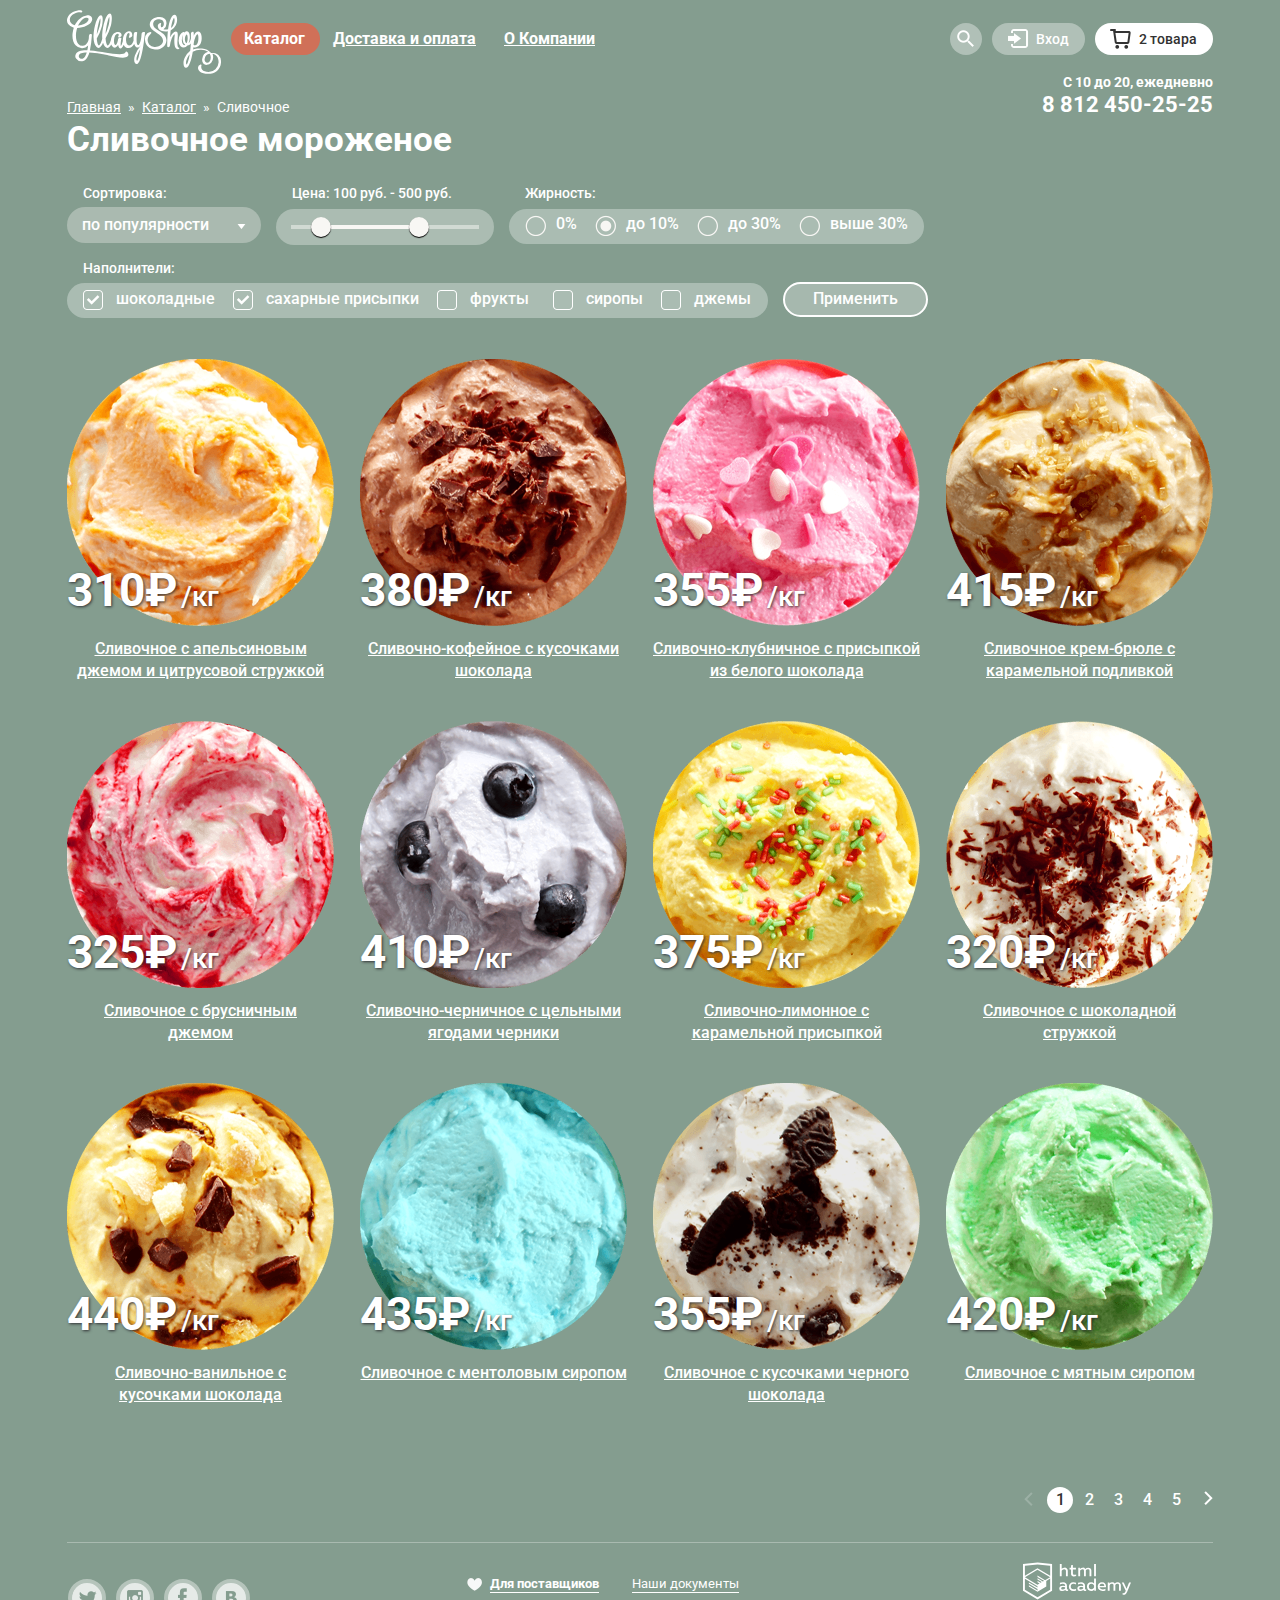
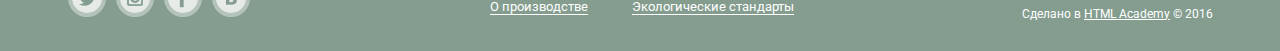
==== catalog.html @ bfcd9601 "Правки" ====
<!DOCTYPE html>
<html lang="ru">
  <head>
    <meta charset="utf-8">
    <title>Магазин "Глейси"</title>
    <link href="https://fonts.googleapis.com/css?family=Roboto:400,500,700&subset=cyrillic" rel="stylesheet">
    <link href="css/normalize.css" rel="stylesheet">
    <link href="css/style.css" rel="stylesheet">
  </head>
  <body>
    <header class="main-header">
      <div class="container clearfix">
        <a class="index-logo" href="#">
          <img class="logo" src="img/icon-logo-shop.svg" width="154" height="64" alt="Логотип">
        </a>
        <nav class="main-navigation">
          <ul class="main-menu">
            <li>
              <a class="current" href="#">Каталог</a>
            </li>
            <li>
              <a href="#">Доставка и оплата</a>
            </li>
            <li>
              <a href="#">О Компании</a>
            </li>
          </ul>
        </nav>
        <div class="user-block catalog-user">
          <a class="search catalog-search" href="#"></a>
          <a class="enter catalog-enter" href="#">Вход</a>
          <a class="cart full" href="#">2 товара</a>
        </div>
      </div>
    </header>
    <main class="container clearfix">
      <div class="main-information clearfix">
        <section class="main-contacts">
          <p class="main-contacts-worktime">C 10 до 20, ежедневно</p>
          <p class="main-contacts-phone">8 812 450-25-25</p>
        </section>
        <div class="main-pathway">
          <ul class="breadcrumbs">
          <li>
            <a href="#">Главная</a> 
          </li>
          <li class="breadcrumbs-arrow">
            &#187
          </li>
          <li>
            <a href="#">Каталог</a> 
          </li>
          <li class="breadcrumbs-arrow">
            &#187 
          </li>
          <li>
            Сливочное  
          </li>
        </ul>
        <h2>Сливочное мороженое</h2>
        </div>
      </div>
      <form class="filter clearfix" action="#" method="get">
        <div class="filter-criterion">
          <fieldset>
            <legend>Сортировка:</legend>
            <div class="filter-sorting">
              <select name="sorting">
                <option value="popularity">по популярности</option>
              </select>
            </div>
          </fieldset>
        </div>
        <div class="filter-criterion">
          <fieldset>
            <legend>Цена: <span>100 руб.</span> - <span>500 руб.</span></legend>
            <div class="range">
              <div class="range-stripe"></div>
              <div class="range-stripe-shaded"></div>
              <div class="range-toggle first"></div>
              <div class="range-toggle second"></div>
            </div>
          </fieldset> 
        </div>
        <div class="filter-criterion">
          <fieldset>
            <legend>Жирность:</legend>
            <div class="filter-fat">
              <input id="fat0" type="radio" name="percent-fat" value="0%">
              <label for="fat0">0%</label>
              <input id="fat10" type="radio" name="percent-fat" value="10%" checked>
              <label for="fat10">до 10%</label>
              <input id="fat<30" type="radio" name="percent-fat" value="<30%">
              <label for="fat<30">до 30%</label>
              <input id="fat>30" type="radio" name="percent-fat" value=">30%">
              <label for="fat>30">выше 30%</label>
            </div>
          </fieldset>
        </div>
        <div class="filter-criterion">
          <fieldset>
            <legend>Наполнители:</legend>
            <div class="filter-filler">
              <input id="filler1" type="checkbox" name="filler1" checked>
              <label for="filler1">шоколадные</label>
              <input id="filler2" type="checkbox" name="filler2" checked>
              <label for="filler2">сахарные присыпки</label>
              <input id="filler3" type="checkbox" name="filler3">
              <label for="filler3">фрукты</label>
              <input id="filler4" type="checkbox" name="filler4">
              <label for="filler4">сиропы</label>
              <input id="filler5" type="checkbox" name="filler5">
              <label for="filler5">джемы</label>
            </div>
          </fieldset>
        </div>
        <div class="filter-criterion">
          <button class="filter-btn" type="submit">Применить</button>
        </div>
      </form>
      <section class="product-kind clearfix">
        <article class="product">
          <div class="product-main-info">
            <img class="product-image" src="img/ice-cream1.png" width="267" height="267" alt="Сливочное с апельсиновым джемом">
            <div class="product-price">
              <span class="price">310&#8381;</span>
              <span class="price-per-kg">/кг</span>
            </div>
          </div>
          <div class="product-title">
            <a href="#">Сливочное с апельсиновым джемом и цитрусовой стружкой</a>
          </div>
          <div class="product-view">
          <a class="btn product-btn" href="#">Быстрый просмотр</a>
          </div>
        </article>
        <article class="product">
          <div class="product-main-info">
            <img class="product-image" src="img/ice-cream2.png" width="267" height="267" alt="Сливочно-кофейное">
            <div class="product-price">
              <span class="price">380&#8381;</span>
              <span class="price-per-kg">/кг</span>
            </div>
          </div>
          <div class="product-title">
            <a href="#">Сливочно-кофейное с кусочками шоколада</a>
          </div>
          <div class="product-view">
          <a class="btn product-btn" href="#">Быстрый просмотр</a>
          </div>
        </article>
        <article class="product">
          <div class="product-main-info">
            <img class="product-image" src="img/ice-cream3.png" width="267" height="267" alt="Сливочно-клубничное">
            <div class="product-price">
              <span class="price">355&#8381;</span>
              <span class="price-per-kg">/кг</span>
            </div>
          </div>
          <div class="product-title">
            <a href="#">Сливочно-клубничное с присыпкой из белого шоколада</a>
          </div>
          <div class="product-view">
          <a class="btn product-btn" href="#">Быстрый просмотр</a>
          </div>
        </article>
        <article class="product">
          <div class="product-main-info">
            <img class="product-image" src="img/ice-cream4.png" width="267" height="267" alt="Сливочное крем-брюле">
            <div class="product-price">
              <span class="price">415&#8381;</span>
              <span class="price-per-kg">/кг</span>
            </div>
          </div>
          <div class="product-title">
            <a href="#">Сливочное крем-брюле с карамельной подливкой</a>
          </div>
          <div class="product-view">
          <a class="btn product-btn" href="#">Быстрый просмотр</a>
          </div>
        </article>
        <article class="product">
          <div class="product-main-info">
            <img class="product-image" src="img/ice-cream5.png" width="267" height="267" alt="Сливочное с брусничным джемом">
            <div class="product-price">
              <span class="price">325&#8381;</span>
              <span class="price-per-kg">/кг</span>
            </div>
          </div>
          <div class="product-title">
            <a href="#">Сливочное с брусничным<br>джемом</a>
          </div>
          <div class="product-view">
          <a class="btn product-btn" href="#">Быстрый просмотр</a>
          </div>
        </article>
        <article class="product">
          <div class="product-main-info">
            <img class="product-image" src="img/ice-cream6.png" width="267" height="267" alt="Сливочно-черничное">
            <div class="product-price">
              <span class="price">410&#8381;</span>
              <span class="price-per-kg">/кг</span>
            </div>
          </div>
          <div class="product-title">
            <a href="#">Сливочно-черничное с цельными ягодами черники</a>
          </div>
          <div class="product-view">
          <a class="btn product-btn" href="#">Быстрый просмотр</a>
          </div>
        </article>
        <article class="product">
          <div class="product-main-info">
            <img class="product-image" src="img/ice-cream7.png" width="267" height="267" alt="Сливочно-лимонное">
            <div class="product-price">
              <span class="price">375&#8381;</span>
              <span class="price-per-kg">/кг</span>
            </div>
          </div>
          <div class="product-title">
            <a href="#">Сливочно-лимонное с карамельной присыпкой</a>
          </div>
          <div class="product-view">
          <a class="btn product-btn" href="#">Быстрый просмотр</a>
          </div>
        </article>
        <article class="product">
          <div class="product-main-info">
            <img class="product-image" src="img/ice-cream8.png" width="267" height="267" alt="Сливочное шоколадное">
            <div class="product-price">
              <span class="price">320&#8381;</span>
              <span class="price-per-kg">/кг</span>
            </div>
          </div>
          <div class="product-title">
            <a href="#">Сливочное с шоколадной стружкой</a>
          </div>
          <div class="product-view">
          <a class="btn product-btn" href="#">Быстрый просмотр</a>
          </div>
        </article>
        <article class="product">
          <div class="product-main-info">
            <img class="product-image" src="img/ice-cream9.png" width="267" height="267" alt="Сливочно-ванильное">
            <div class="product-price">
              <span class="price">440&#8381;</span>
              <span class="price-per-kg">/кг</span>
            </div>
          </div>
          <div class="product-title">
            <a href="#">Сливочно-ванильное с<br>кусочками шоколада</a>
          </div>
          <div class="product-view">
          <a class="btn product-btn" href="#">Быстрый просмотр</a>
          </div>
        </article>
        <article class="product">
          <div class="product-main-info">
            <img class="product-image" src="img/ice-cream10.png" width="267" height="267" alt="Сливочное с ментоловым сиропом">
            <div class="product-price">
              <span class="price">435&#8381;</span>
              <span class="price-per-kg">/кг</span>
            </div>
          </div>
          <div class="product-title">
            <a href="#">Сливочное с ментоловым сиропом</a>
          </div>
          <div class="product-view">
          <a class="btn product-btn" href="#">Быстрый просмотр</a>
          </div>
        </article>
        <article class="product">
          <div class="product-main-info">
            <img class="product-image" src="img/ice-cream11.png" width="267" height="267" alt="Сливочное с шоколадом">
            <div class="product-price">
              <span class="price">355&#8381;</span>
              <span class="price-per-kg">/кг</span>
            </div>
          </div>
          <div class="product-title">
            <a href="#">Сливочное с кусочками черного шоколада</a>
          </div>
          <div class="product-view">
          <a class="btn product-btn" href="#">Быстрый просмотр</a>
          </div>
        </article>
        <article class="product">
          <div class="product-main-info">
            <img class="product-image" src="img/ice-cream12.png" width="267" height="267" alt="Сливочное с мятным сиропом">
            <div class="product-price">
              <span class="price">420&#8381;</span>
              <span class="price-per-kg">/кг</span>
            </div>
          </div>
          <div class="product-title">
            <a href="#">Сливочное с мятным сиропом</a>
          </div>
          <div class="product-view">
          <a class="btn product-btn" href="#">Быстрый просмотр</a>
          </div>
        </article>
      </section>
      <section class="pagination">
        <a class="narrow-prev disabled" href="#"></a>
        <a class="page selected" href="#">1</a>
        <a class="page" href="#">2</a>
        <a class="page" href="#">3</a>
        <a class="page" href="#">4</a>
        <a class="page" href="#">5</a>
        <a class="narrow-next" href="#"></a>
      </section>
    </main>
    <footer class="main-footer">
      <div class="container clearfix">
        <section class="footer-social">
          <div class="social-btn">
            <a class=" social-btn-tw" href="#">Твиттер</a>
          </div>
          <div class="social-btn">
            <a class="social-btn-inst" href="#">Инстаграм</a>
          </div>
          <div class="social-btn">
            <a class="social-btn-fb" href="#">Фейсбук</a>
          </div>
          <div class="social-btn">
            <a class="social-btn-vk" href="#">Вконтакте</a>
          </div>
        </section>
        <section class="footer-about-us">
          <div class="about-us-prod">
            <a href="#">Для поставщиков</a>
            <a href="#">О производстве</a>
          </div>
          <div class="about-us-doc">
            <a href="#">Наши документы</a>
            <a href="#">Экологические стандарты</a>
          </div>
        </section>
        <section class="footer-copyright">
          <img src="img/logo-htmla.svg" width="108" height="38" alt="Логотип академии">
          <p>Сделано в <a href="https://htmlacademy.ru">HTML Academy</a> &copy; 2016</p>
        </section>
      </div>
    </footer>
  </body>
</html>
---- css/style.css ----
body {
  margin: 0;
  padding: 0;
  font-size: 18px;
  line-height: 1.2;
	color: #ffffff;
	font-weight: 700;
	font-family: "Roboto", "Arial", sans-serif;
  background-color: #849d8f;
  /*background-color: #86a092;*/
  /*Для главной страницы*/
  /*background: #ffffff url("../img/gllacy-index-1200.jpg") no-repeat 50% 0px;*/
  /*background-size: 1200px auto;*/
  /*Для страницы каталога*/
  /*background: #ffffff url("../img/gllacy-catalog-1200.jpg") no-repeat 50% 0px;*/
  /*background-size: 1200px auto;*/
}

body > input[type="radio"] {
  display: none;
}

.clearfix::after {
  content: "";
  display: table;
  clear: both;
}

.main-header {
  width: 1200px;
  margin: 0 auto;
}

.container {
  width: 1146px;
  margin: 0 auto;
  padding: 0 27px;
}

.index-logo {
  float: left;
  width: 154px;
  height: 64px;
  margin-top: 10px;
  margin-right: 10px;
}

.main-navigation {
  float: left;
  width: 650px;
  min-height: 74px;
  font-size: 0px;
}

.main-navigation ul {
  margin: 0;
  padding: 0;
  list-style: none;
}

.main-navigation li {
  display: inline-block;
  vertical-align: top;
  font-size: 16px;
  line-height: 18px;
} 

.main-navigation li:last-child {
  text-transform: capitalize;
}

.main-navigation a {
  display: block;
  padding: 30px 15px 25px 13px;
  color: #ffffff;
}

.main-navigation a:hover,
.main-navigation a:active {
  margin-top: 23px;
  padding: 7px 15px 7px 13px;
  border-radius: 30px;
  text-decoration: none;
  background-color: #ffffff;
  color: #333333;
}

.main-navigation a:active {
  box-shadow: inset 0 2px 2px 0 #696969;
}

.main-menu .current {
  margin-top: 23px;
  padding: 7px 15px 7px 13px;
  border-radius: 30px;
  text-decoration: none;
  background-color: #d07058;
}

.user-block {
  float: right;
  max-width: 300px;
  padding-top: 23px;
  font-size: 0px;
}

.user-block a {
  display: inline-block;
  margin-left: 10px;
  vertical-align: top;
  font-weight: 500;
  font-size: 14px;
  line-height: 16px;
  font-family: "Roboto", "Arial", sans-serif;
  color: #ffffff;
  text-decoration: none;
  color: #ffffff;
  border: none;
  outline: none;
  cursor: pointer;
}

.catalog-user .search, .catalog-user .enter {
  background-color: #b0c0b7;
}

.search {
  width: 32px;
  height: 32px;
  border-radius: 50%;
  background: #9db1a5 url("../img/sprite.png") no-repeat center;
  background-position: -3px -1038px;
}

.search:hover {
  background: #f8f7f4 url("../img/sprite.png") no-repeat center;
  background-position: -3px -1075px;
  color: #323232;
}

.enter {
  position: relative;
  padding: 8px 16px 8px 44px;
  border-radius: 32px;
  background: #9db1a5 url("../img/sprite.png") no-repeat center;
  background-position: 6px -344px;
}

.enter:hover {
  background: #f8f7f4 url("../img/sprite.png") no-repeat center;
  background-position: 6px -383px;
  color: #323232;
}

.cart {
  position: relative;
  padding: 8px 34px 8px 45px;
  border-radius: 32px;
  background: #9db1a5 url("../img/sprite.png") no-repeat center;
  background-position: 7px -3px;
}

.user-block .full {
  color: #323232;
}

.full {
  position: relative;
  padding: 8px 16px 8px 44px;
  border-radius: 32px;
  background: #ffffff url("../img/sprite.png") no-repeat center;
  background-position: 10px -81px;
}

.full:before {
  content: "";
  position: absolute;
  top: 6px;
  left: 15px;
  width: 21px;
  height: 20px;
  background: #ffffff url("../img/sprite.png") no-repeat center;
  background-position: -10px -50px;
}

.main-contacts {
  float: right;
  min-width: 170px;
  min-height: 40px;
  text-align: right;
}

.main-contacts-worktime {
  margin: 0px;
  margin-bottom: 3px;
  font-size: 14px;
  line-height: 16px;
  font-weight: 700;
}

.main-contacts-phone {
  margin: 0px;
  font-size: 22px;
  line-height: 24px;
  font-weight: 700;
}

.site-wrapper {
  /*min-width: 1254px;*/
  background-repeat: no-repeat;
  background-position: top center;
  transition: background-image 0.5s ease, background-color 0.5s ease;
}

.site-wrapper:before,
.site-wrapper:after {
  content: "";
  visibility: hidden;
}

.site-wrapper:before {
  background-image: url("../img/slide-2.png");
}

.site-wrapper:after {
  background-image: url("../img/slide-2.png");
}

.content-wrapper {
  /*width: 1200px;*/
  margin: 0 auto;
  padding: 0;
}

.slider {
  position: relative;
  padding-top: 227px;
  margin-bottom: 40px;
  text-align: center;
  color: #ffffff;
}

.slide {
  display: none;
}

.slide-title {
  width: 700px;
  margin: 0 auto;
  margin-bottom: 30px;
  font-weight: 800;
  font-size: 60px;
}

.slide-btn {
  display: inline-block;
  padding: 12px 50px;
  font-weight: 600;
  font-size: 31px;
  line-height: 41px;
  vertical-align: top;
  color: #ffffff;
  text-decoration: none;
  text-shadow: 0 2px 5px rgba(160, 32, 11, 0.76);
  background: #f26843;
  background:    -moz-linear-gradient(top, #f26843 0%, #e74a35 100%);
  background: -webkit-linear-gradient(top, #f26843 0%, #e74a35 100%);
  background:         linear-gradient(to bottom, #f26843 0%, #e74a35 100%);
  border-radius: 100px;
  box-shadow: 0 2px 2px rgba(172, 16, 0, 0.64);
}

.slide-btn:hover {
  background:    -moz-linear-gradient(top, #f58669 0%, #ec6f5e 100%);
  background: -webkit-linear-gradient(top, #f58669 0%, #ec6f5e 100%);
  background:         linear-gradient(to bottom, #f58669 0%, #ec6f5e 100%);
  box-shadow: 0 2px 2px rgba(172, 16, 0, 1);
}

.slide-btn:active {
  background:    -moz-linear-gradient(top, #d84732 0%, #e1613e 100%);
  background: -webkit-linear-gradient(top, #d84732 0%, #e1613e 100%);
  background:         linear-gradient(to bottom, #d84732 0%, #e1613e 100%);
  box-shadow: inset 0 2px 2px rgba(172, 16, 0, 1);
}

.slider-controls {
  position: absolute;
  bottom: 25px;
  left: 0;
  z-index: 20;
  font-size: 0;
}

.slider-controls label {
  display: inline-block;
  width: 17px;
  height: 17px;
  margin-right: 8px;
  vertical-align: top;
  background-color: transparent;
  border: 2px solid #ffffff;
  border-radius: 50%;
  cursor: pointer;
}

#btn-1:checked ~ .site-wrapper #slide1,
#btn-2:checked ~ .site-wrapper #slide2,
#btn-3:checked ~ .site-wrapper #slide3 {
  display: block;
}

#btn-1:checked ~ .site-wrapper {
  background-color: #849d8f;
  background-image: url("../img/slide-1.png");
  background-position-y: 80px;
}

#btn-2:checked ~ .site-wrapper {
  background-color: #8996a6;
  background-image: url("../img/slide-2.png");
  background-position-y: 80px;
}

#btn-3:checked ~ .site-wrapper {
  background-color: #9d8b84;
  background-image: url("../img/slide-3.png");
  background-position-y: 80px;
}

#btn-1:checked ~ .site-wrapper label[for="btn-1"],
#btn-2:checked ~ .site-wrapper label[for="btn-2"],
#btn-3:checked ~ .site-wrapper label[for="btn-3"] {
  background-color: #ffffff;
}

.special-offer {
  margin-bottom: 40px;
}

.information {
  float: left;
  width: 560px;
  min-height: 229px;
  margin-right: 26px;
  border-radius: 15px;
}

.information:nth-child(2n) {
  margin-right: 0px;
}

.offer-raspberries {
  background: #ffffff url("../img/bg-raspberry.jpg") no-repeat 50% 0px;
}

.offer-chocolate {
  background: #ffffff url("../img/bg-chocolate.jpg") no-repeat 50% 0px;
}

.offer-title {
  margin: 0;
  padding-left: 20px;
  padding-top: 15px;
  margin-bottom: 15px;
  font-size: 35px;
  line-height: 41px;
  font-weight: 700;
  color: #ffffff;
}

.offer-describe {
  padding-left: 20px;
  margin: 0px;
  margin-bottom: 47px;
  font-size: 18px;
  line-height: 22px;
  font-weight: 700;
  color: #ffffff;
}

.btn {
  display: inline-block;
  padding: 10px 22px 11px 22px;
  font-weight: 700;
  font-size: 18px;
  line-height: 24px;
  vertical-align: top;
  text-shadow: 0 2px 5px rgba(160, 32, 11, 0.76);
  background: #f26843;
  background:    -moz-linear-gradient(top, #f26843 0%, #e74a35 100%);
  background: -webkit-linear-gradient(top, #f26843 0%, #e74a35 100%);
  background:         linear-gradient(to bottom, #f26843 0%, #e74a35 100%);
  border-radius: 50px;
  box-shadow: 0 2px 2px rgba(172, 16, 0, 0.64);
  color: #ffffff;
  text-decoration: none;
  background-color: #000000;
  border: none;
  outline: none;
  cursor: pointer;
}

.btn:hover {
  background:    -moz-linear-gradient(top, #f58669 0%, #ec6f5e 100%);
  background: -webkit-linear-gradient(top, #f58669 0%, #ec6f5e 100%);
  background:         linear-gradient(to bottom, #f58669 0%, #ec6f5e 100%);
  box-shadow: 0 2px 2px rgba(172, 16, 0, 1);
}

.btn:active {
  background:    -moz-linear-gradient(top, #d84732 0%, #e1613e 100%);
  background: -webkit-linear-gradient(top, #d84732 0%, #e1613e 100%);
  background:         linear-gradient(to bottom, #d84732 0%, #e1613e 100%);
  box-shadow: inset 0 2px 2px rgba(172, 16, 0, 1);
}

.offer-get {
  float: right;
  margin-right: 20px; 
}

.products-hit {
  font-size: 0px;
}

.product-kind {
  min-height: 1086px;
  font-size: 0px;
  margin-bottom: 42px;
}

.product {
  position: relative;
  display: inline-block;
  width: 267px;
  min-height: 327px;
  margin-right: 26px;
  margin-bottom: 35px;
  vertical-align: top;
  font-size: 16px;
}

.product-view {
  position: absolute;
  display: none;
  top: -6px;
  left: -13px;
  width: 293px;
  height: 405px;
  border-radius: 5px;
  background-color: rgba(255, 255, 255, 0.3);
  box-shadow: 0 20px 20px 0 rgba(0, 0, 0, 0.4);
}

.product-btn {
  position: relative;
  top: 338px;
  left: 46px;
  font-size: 18px;
  line-height: 24px;
  font-weight: 700px;
  color: #fefefe;
  padding: 10px 17px 10px 17px;
  border: 50px;
}

.product:hover .product-view {
  display: block;
  z-index: 30;
}

.product:hover .product-main-info,
.product:hover .product-title {
  z-index: 40;
}

.hit:before {
  content: "";
  position: absolute;
  z-index: 50;
  top: 0px;
  left: 0px;
  width: 61px;
  height: 61px;
  background: url("../img/hit.png") no-repeat;
}

.product:nth-child(4n) {
  margin-right: 0px;
}

.product-main-info {
  position: relative;
  height: 267px;
  margin-bottom: 12px;
}

.product-price {
  position: absolute;
  bottom: 8px;
  z-index: 20;
}

.price {
  font-size: 46px;
  font-weight: 700;
  font-family: "Roboto", "Arial", sans-serif;
  color: #ffffff;
  text-shadow: 1px 1px 3px  #313235;
}

.price-per-kg {
  font-size: 28px;
  font-weight: 500;
  font-family: "Roboto", "Arial", sans-serif;
  color: #ffffff;
  text-shadow: 1px 1px 3px  #313235;
}

.product-title {
  position: relative;
  margin-bottom: 3px;
  text-align: center;
}

.product-title a {
  font-size: 16px;
  line-height: 22px;
  font-weight: 500;
  color: #ffffff;
}

.product-title a:hover,
.product-title a:active {
  color: #e84d37;
}

.features {
  min-height: 306px;
  margin-bottom: 40px;
  font-size: 0px;
  background: #f8f5f2 url("../img/pattern-wafer.jpg");
  border-radius: 15px;
}

.features-title {
  padding: 25px 20px 9px 20px;
  font-size: 24px;
  line-height: 30px;
  font-weight: 500;
  font-family: "Roboto", "Arial", sans-serif;
  color: #323232;
}

.features-description {
  padding: 0 20px;
}

.features-item {
  position: relative;
  display: inline-block;
  width: 483px;
  min-height: 75px;
  margin: 0;
  margin-right: 26px;
  padding-left: 57px;
  vertical-align: top;
  font-size: 16px;
  line-height: 22px;
  font-weight: 400;
  font-family: "Roboto", "Arial", sans-serif;
  color: #323232;
}

.technology::before,
.ingredient::before,
.quality::before,
.delivery::before {
  content: "";
  position: absolute;
  top: 0px;
  left: 0px;
  width: 50px;
  height: 50px;
}

.technology, .ingredient {
  padding-top: 12px;
}

.quality, .delivery {
  padding-top: 13px;
}

.technology::before {
  background: url("../img/sprite.png") no-repeat;
  background-position: -10px -619px;
}

.ingredient::before {
  background: url("../img/sprite.png") no-repeat;
  background-position: -10px -281px;
}

.quality::before {
  background: url("../img/sprite.png") no-repeat;
  background-position: -10px -740px;
}

.delivery::before {
  background: url("../img/sprite.png") no-repeat;
  background-position: -10px -1144px;
}

.features-item:nth-child(2n) {
  margin-right: 0px;
}

.communication {
  margin-bottom: 40px;
}

.blog, .mail {
  float: left;
  width: 560px;
  min-height: 220px;
  margin-right: 26px;
  border-radius: 15px;
}

.blog {
  background: #ffffff url("../img/bg-strawberry.jpg") no-repeat 50% 0px;
}

.blog-new {
  margin-top: 23px;
  margin-left: 21px;
  margin-bottom: 5px;
  font-size: 16px;
  line-height: 22px;
  font-weight: 500;
  color: #323232;
}

.blog-news {
  width: 285px;
  margin-left: 20px;
}

.blog-news a {
  font-size: 24px;
  line-height: 30px;
  font-weight: 700px;
  color: #323232;
}

.blog-news a:hover,
.blog-news a:active {
  color: #e84d37;
}

.mail {
  position: relative;
  background: repeating-linear-gradient(-45deg,#f8f7f4,#f8f7f4 10px,#92cdff 10px,#92cdff 20px,#f8f7f4 20px,#f8f7f4 30px,#fe9e90 30px,#fe9e90 40px);
}

.content-mail {
  position: absolute;
  top: 5px;
  left: 5px;
  width: 550px;
  height: 210px;
  border-radius: 10px;
  background-color: #f8f7f4;
}

.content-mail input {
  width: 336px;
  padding: 9px 15px;
  margin-left: 20px;
  margin-right: 10px;
  font-size: 16px;
  line-height: 24px;
  font-weight: 400;
  font-family: "Roboto", "Arial", sans-serif;
  color: #999999;
  background-color: #ffffff;
  border: 1px solid #d3d3d2;
  border-radius: 5px;
  outline: none;
}

.btn-mail {
  padding: 10px 18px 11px 18px;
}

.delivery-mail {
  position: relative;
  margin: 29px 20px 37px 20px;
  font-size: 16px;
  font-weight: 400;
  font-family: "Roboto", "Arial", sans-serif;
  line-height: 22px;
  color: #5a5a5a;
}

.map {
  min-height: 370px;
  padding-top: 60px; 
  background: #ece5c8 url("../img/bg-map.jpg") no-repeat;
  background-size: cover;
}

.map-contacts {
  float: right;
  width: 252px;
  min-height: 245px;
  padding: 30px 25px;
  border-radius: 15px;
  background-color: #fefefe;
}

.map-contacts p  {
  font-size: 14px;
  line-height: 20px;
  font-weight: 400;
  color: #323232;
}

.map-contacts span {
  display: inline-block;
  margin: 3px 0;
  font-size: 18px;
  line-height: 24px;
  font-weight: 700;
  color: #323232;
}

.map-contacts-addres {
  margin: 0;
  margin-bottom: 14px;
}

.map-contacts-phone {
  margin: 0;
  margin-bottom: 23px;
}

.map-contacts-btn {
  text-align: center;
}

.btn-map {
  padding: 10px 26px 11px 26px;
}

.main-footer {
  width: 1200px;
  margin: 0 auto;
  padding-top: 19px;
  padding-bottom: 25px;
}

.footer-social {
  float: left;
  min-width: 200px;
  min-height: 60px;
  margin-right: 200px;
  font-size: 0px;
}

.social-btn {
  display: inline-block;
  vertical-align: top;
  width: 40px;
  height: 40px;
  margin-top: 16px;
  margin-right: 8px;
}

.social-btn a {
  display: inline-block;
  vertical-align: top;
  width: 30px;
  height: 30px;
  margin-top: 1px;
  margin-left: 1px;
  border: 4px solid #c2cec7;
  border-radius: 50%;
}

.social-btn-tw {
  opacity: 0.8;
  background: url("../img/sprite.png") no-repeat;
  background-position: -11px -1214px;
}

.social-btn-inst {
  opacity: 0.8;
  background: url("../img/sprite.png") no-repeat;
  background-position: -11px -689px;
}

.social-btn-fb {
  opacity: 0.8;
  background: url("../img/sprite.png") no-repeat;
  background-position: -11px -429px;
}

.social-btn-vk {
  opacity: 0.8;
  background: url("../img/sprite.png") no-repeat;
  background-position: -11px -1266px;
}

.social-btn a:hover {
  margin: 0;
  opacity: 1;
  border: 5px solid #dbe3de;
}

.social-btn a:active {
  margin: 0;
  opacity: 0.8;
  border: 5px solid #d9e1dd;
  box-shadow: inset 0 2px 2px 0 #888888;
}

.footer-about-us {
  float: left;
  width: 400px;
  min-height: 50px;
  padding-top: 14px;
  font-size: 0px;
}

.about-us-prod {
  position: relative;
  float: left;
  width: 112px;
  padding-left: 23px;
  margin-right: 30px;
}

.about-us-prod:before {
  content: "";
  position: absolute;
  top: 0;
  left: 0;
  width: 20px;
  height: 20px;
  background: url("../img/sprite.png") no-repeat;
  background-position: -10px -478px;
}

.about-us-doc {
  float: left;
  width: 235px;
}

.footer-about-us a {
  display: inline-block;
  vertical-align: top;
  font-size: 13px;
  font-weight: 400;
  color: #ffffff;
  text-decoration: none;
  border-bottom: 1px solid #ffffff;
}

.footer-about-us a:nth-child(2n) {
  margin-top: 6px;
}

.footer-about-us a:hover,
.footer-about-us a:active {
  color: #ffbc9e;
  border-color: #ffbc9e;
}

.about-us-prod a:first-child {
  font-weight: 700;
}


.footer-copyright {
  float: right;
  min-width: 190px;
  min-height: 45px;
}

.footer-copyright img {
  margin-left: 1px;
}

.footer-copyright p, .footer-copyright a {
  margin: 0;
  font-size: 12px;
  line-height: 18px;
  font-weight: 400;
  color: #ffffff;
}

.footer-copyright a:hover,
.footer-copyright a:active {
  color: #ffbc9e;
}

.main-information {
  min-height: 80px;
  margin-bottom: 25px;
} 

.main-pathway {
  float: left;
  width: 600px;
  font-size: 0px;
  padding-top: 25px;
  text-align: left;
}

.main-pathway ul {
  margin: 0;
  padding: 0;
  list-style: none;
}

.breadcrumbs li {
  display: inline-block;
  margin: 0;
  padding: 0;
  min-height: 20px;
  vertical-align: top; 
  color: #ffffff;
}

.breadcrumbs a, .breadcrumbs li {
  font-size: 14px;
  line-height: 16px;
  font-weight: 400;
  color: #ffffff;
}

.breadcrumbs a:hover,
.breadcrumbs a:active {
  color: #ffbc9e;
}

.breadcrumbs .breadcrumbs-arrow {
  text-align: center;
  width: 21px;
}

.filter {
  min-height: 130px;
  font-size: 0px;
  margin-bottom: 41px;
}

.filter-criterion {
  display: inline-block;
  min-height: 37px;
  vertical-align: top;
  margin-right: 15px;
  margin-bottom: 15px;
  font-size: 14px;
}

.filter-criterion:nth-child(1n+4) {
  margin-bottom: 0px;
}

.filter-criterion fieldset {
  margin: 0;
  padding: 0;
  border: none;
}

.filter-criterion legend {
  margin-left: 16px;
  font-size: 14px;
  line-height: 16px;
  font-weight: 500;
  color: #ffffff;
}

.filter-sorting {
  width: 194px;
  height: 36px;
  margin-top: 6px;
  border-radius: 36px;
  overflow: hidden;
  background: #aabab0 url("../img/sprite.png") no-repeat;
  background-position: 160px -1102px;
}


.filter-sorting select {
  width: 210px;
  height: 36px;
  background: transparent;
  background: rgb(0, 0, 0, 0);
  -webkit-appearance: none;
  border: none;
  outline: none;
  font-size: 16px;
  line-height: 18px;
  font-weight: 500;
  color: #ffffff;
  padding-left: 15px;
}

.filter-sorting:hover {
  background-color: #ffffff;
  color: #323232;
}

.filter-sorting select:hover {
  color: #323232
}

.filter-criterion .range {
  position: relative;
  padding: 16px 15px;
  margin-top: 8px;
  border-radius: 36px;
  background-color: #abbcb2;
  cursor: pointer;
}

.range .range-stripe {
  position: relative;
  z-index: 1;
  width: 188px;
  height: 4px;
  background-color: #d1dad3;
}

.range .range-stripe-shaded {
  position: absolute;
  top: 16px;
  left: 35px;
  width: 110px;
  height: 4px; 
  z-index: 10;
  background-color: #f8f7f4;
}

.range .range-toggle {
  position: absolute;
  top: 8px;
  width: 20px;
  height: 20px;
  border-radius: 50%; 
  z-index: 20;
  box-shadow: 0 1px 1px 0  #000000;
  background-color: #f8f7f4;
}

.range .first {
  left: 35px;
}

.range .second {
  right: 65px;
}

.range .first:hover {
  top: 6px;
  left: 33px;
  width: 24px;
  height: 24px;
}

.range .second:hover {
  top: 6px;
  right: 63px;
  width: 24px;
  height: 24px;
}

.filter-fat {
  padding: 6px 1px 8px 16px;
  margin-top: 8px;
  border-radius: 36px;
  background-color: #aabcb2;
}

.filter-filler {
  padding: 7px 2px 8px 16px;
  margin-top: 7px;
  border-radius: 36px;
  background-color: #aabcb2;
}

input[type="checkbox"],
input[type="radio"] {
  display:none; 
  margin: 0;
  padding: 0;           
}

input[type="checkbox"] + label {
  margin-right: 20px;
}

input[type="checkbox"] + label:nth-child(6) {
  margin-right: 21px;
}

input[type="checkbox"] + label, 
input[type="radio"] + label {
  margin-right: 15px;
  font-size: 16px;
  line-height: 18px;
  font-weight: 500;
  color: #ffffff;
  vertical-align: bottom;
  cursor: pointer;
}

input[type="radio"] + label::before {
  content: "";
  display: inline-block;
  vertical-align: top;
  height: 21px;
  width: 21px;
  margin-right: 10px;
  background: url("../img/sprite.png") no-repeat;
  background-position: -10px -877px;
}

input[type="radio"] + label:hover::before {
  background: url("../img/sprite.png") no-repeat;
  background-position: -10px -919px;
}

input[type="radio"]:checked + label::before {
  background: url("../img/sprite.png") no-repeat;
  background-position: -10px -961px;
}

input[type="radio"]:checked + label:hover::before {
  background: url("../img/sprite.png") no-repeat;
  background-position: -10px -1003px; 
}

input[type="radio"]:disabled + label::before {
  opacity: 0.4;
  background: url("../img/sprite.png") no-repeat;
  background-position: -10px -877px;
}

input[type="radio"]:disabled + label:hover::before {
  opacity: 0.4;
  background: url("../img/sprite.png") no-repeat;
  background-position: -10px -919px;
}

input[type="radio"]:checked:disabled + label::before {
  background: url("../img/sprite.png") no-repeat;
  background-position: -10px -961px;
}

input[type="radio"]:checked:disabled + label:hover::before {
  opacity: 0.4;
  background: url("../img/sprite.png") no-repeat;
  background-position: -10px -1003px; 
}


input[type="checkbox"] + label::before {
  content: "";
  display: inline-block;
  vertical-align: top;
  height: 20px;
  width: 20px;
  margin-right: 13px;
  background: url("../img/sprite.png") no-repeat;
  background-position: -10px -121px;
}

input[type="checkbox"] + label:hover::before {
  background: url("../img/sprite.png") no-repeat;
  background-position: -10px -161px;
}

input[type="checkbox"]:checked + label::before {
  background: url("../img/sprite.png") no-repeat;
  background-position: -10px -201px;
}

input[type="checkbox"]:checked + label:hover::before {
  background: url("../img/sprite.png") no-repeat;
  background-position: -10px -241px;
}

input[type="radio"]:disabled + label::before {
  opacity: 0.4;
  background: url("../img/sprite.png") no-repeat; 
  background-position: -10px -121px;
}

input[type="checkbox"]:disabled + label:hover::before {
  opacity: 0.4;
  background: url("../img/sprite.png") no-repeat;
  background-position: -10px -161px;
}

input[type="checkbox"]:checked:disabled + label::before {
  opacity: 0.4;
  background: url("../img/sprite.png") no-repeat;
  background-position: -10px -201px;
}

input[type="checkbox"]:checked:disabled + label:hover::before {
  opacity: 0.4;
  background: url("../img/sprite.png") no-repeat;
  background-position: -10px -241px;
}

.filter-btn {
  margin-top: 22px;
  padding: 6px 28px 7px 28px;
  background-color: #a6b8ae;
  border: 2px solid #ffffff;
  border-radius: 36px;
  font-size: 16px;
  line-height: 18px;
  font-weight: 500;
  color: #ffffff;
  text-decoration: none;
  outline: none;
  cursor: pointer;
}

.filter-btn:hover {
  padding: 9px 30px;
  border: none;
  background-color: #ffffff;
  color: #323232;
}

.filter-btn:active {
  padding: 9px 30px;
  border: none;
  background-color: #eaeaea;
  color: #323232;
  box-shadow: inset 0 1px 0 1px #696969;
}

.pagination {
  min-height: 55px;
  text-align: right;
  font-size: 0px;
  border-bottom: 1px solid rgba(255, 255, 255, 0.3);
}

.pagination a {
  display: inline-block;
  vertical-align: top;
  text-align: center;
  width: 26px;
  height: 26px;
  margin-left: 3px;
  text-decoration: none;
  font-size: 16px;
  line-height: 26px;
  font-weight: 500;
  color: #ffffff;
}

.pagination .selected{
  border-radius: 50%;
  background-color: #ffffff;
  color: #323232;
}

.pagination .page:hover {
  border-radius: 50%;
  background-color: #ffffff;
  color: #323232;
}

.pagination .page:active {
  border-radius: 50%;
  background-color: #9db1a5;
  color: #ffffff;
}

.pagination .narrow-prev {
  width: 9px;
  height: 20px;
  margin-right: 11px;
  background: url("../img/sprite.png") no-repeat;
  background-position: -10px -838px;
}

.pagination .narrow-next {
  width: 9px;
  height: 20px;
  margin-left: 15px;
  background: url("../img/sprite.png") no-repeat;
  background-position: -10px -805px;
}

.pagination .disabled {
  opacity: 0.2;
}

h2 {
  margin: 0px;
	font-size: 35px;
	line-height: 41px;
	font-weight: bold;
}

h3 {
  margin: 0px;
	font-size: 24px;
	line-height: 30px;
	color: #323232;
}

.sprite {
    background-image: url(spritesheet.png);
    background-repeat: no-repeat;
    display: block;
}

.sprite-icon-cart {
    width: 21px;
    height: 20px;
    background-position: -10px -10px;
}

.sprite-icon-cart-black {
    width: 21px;
    height: 20px;
    background-position: -10px -50px;
}

.sprite-icon-cart-full {
    width: 16px;
    height: 11px;
    background-position: -10px -90px;
}

.sprite-icon-checkbox1 {
    width: 20px;
    height: 20px;
    background-position: -10px -121px;
}

.sprite-icon-checkbox2 {
    width: 20px;
    height: 20px;
    background-position: -10px -161px;
}

.sprite-icon-checkbox3 {
    width: 20px;
    height: 20px;
    background-position: -10px -201px;
}

.sprite-icon-checkbox4 {
    width: 20px;
    height: 20px;
    background-position: -10px -241px;
}

.sprite-icon-cow {
    width: 48px;
    height: 49px;
    background-position: -10px -281px;
}

.sprite-icon-enter {
    width: 21px;
    height: 19px;
    background-position: -10px -350px;
}

.sprite-icon-enter-black {
    width: 21px;
    height: 19px;
    background-position: -10px -389px;
}

.sprite-icon-fb {
    width: 32px;
    height: 32px;
    background-position: -10px -428px;
}

.sprite-icon-heart {
    width: 15px;
    height: 13px;
    background-position: -10px -480px;
}

.sprite-icon-ice-1 {
    width: 33px;
    height: 33px;
    background-position: -10px -513px;
}

.sprite-icon-ice-2 {
    width: 33px;
    height: 33px;
    background-position: -10px -566px;
}

.sprite-icon-ice-cream {
    width: 49px;
    height: 49px;
    background-position: -10px -619px;
}

.sprite-icon-inst {
    width: 32px;
    height: 32px;
    background-position: -10px -688px;
}

.sprite-icon-leaf {
    width: 49px;
    height: 49px;
    background-position: -10px -740px;
}

.sprite-icon-next {
    width: 9px;
    height: 14px;
    background-position: -10px -809px;
}

.sprite-icon-prev {
    width: 9px;
    height: 14px;
    background-position: -10px -843px;
}

.sprite-icon-radio1 {
    width: 21px;
    height: 22px;
    background-position: -10px -877px;
}

.sprite-icon-radio2 {
    width: 21px;
    height: 22px;
    background-position: -10px -919px;
}

.sprite-icon-radio3 {
    width: 21px;
    height: 22px;
    background-position: -10px -961px;
}

.sprite-icon-radio4 {
    width: 21px;
    height: 22px;
    background-position: -10px -1003px;
}

.sprite-icon-search {
    width: 17px;
    height: 17px;
    background-position: -10px -1045px;
}

.sprite-icon-search-black {
    width: 17px;
    height: 17px;
    background-position: -10px -1082px;
}

.sprite-icon-select-narrow {
    width: 9px;
    height: 5px;
    background-position: -10px -1119px;
}

.sprite-icon-thermometer {
    width: 48px;
    height: 49px;
    background-position: -10px -1144px;
}

.sprite-icon-tw {
    width: 33px;
    height: 32px;
    background-position: -10px -1213px;
}

.sprite-icon-vk {
    width: 32px;
    height: 32px;
    background-position: -10px -1265px;
}
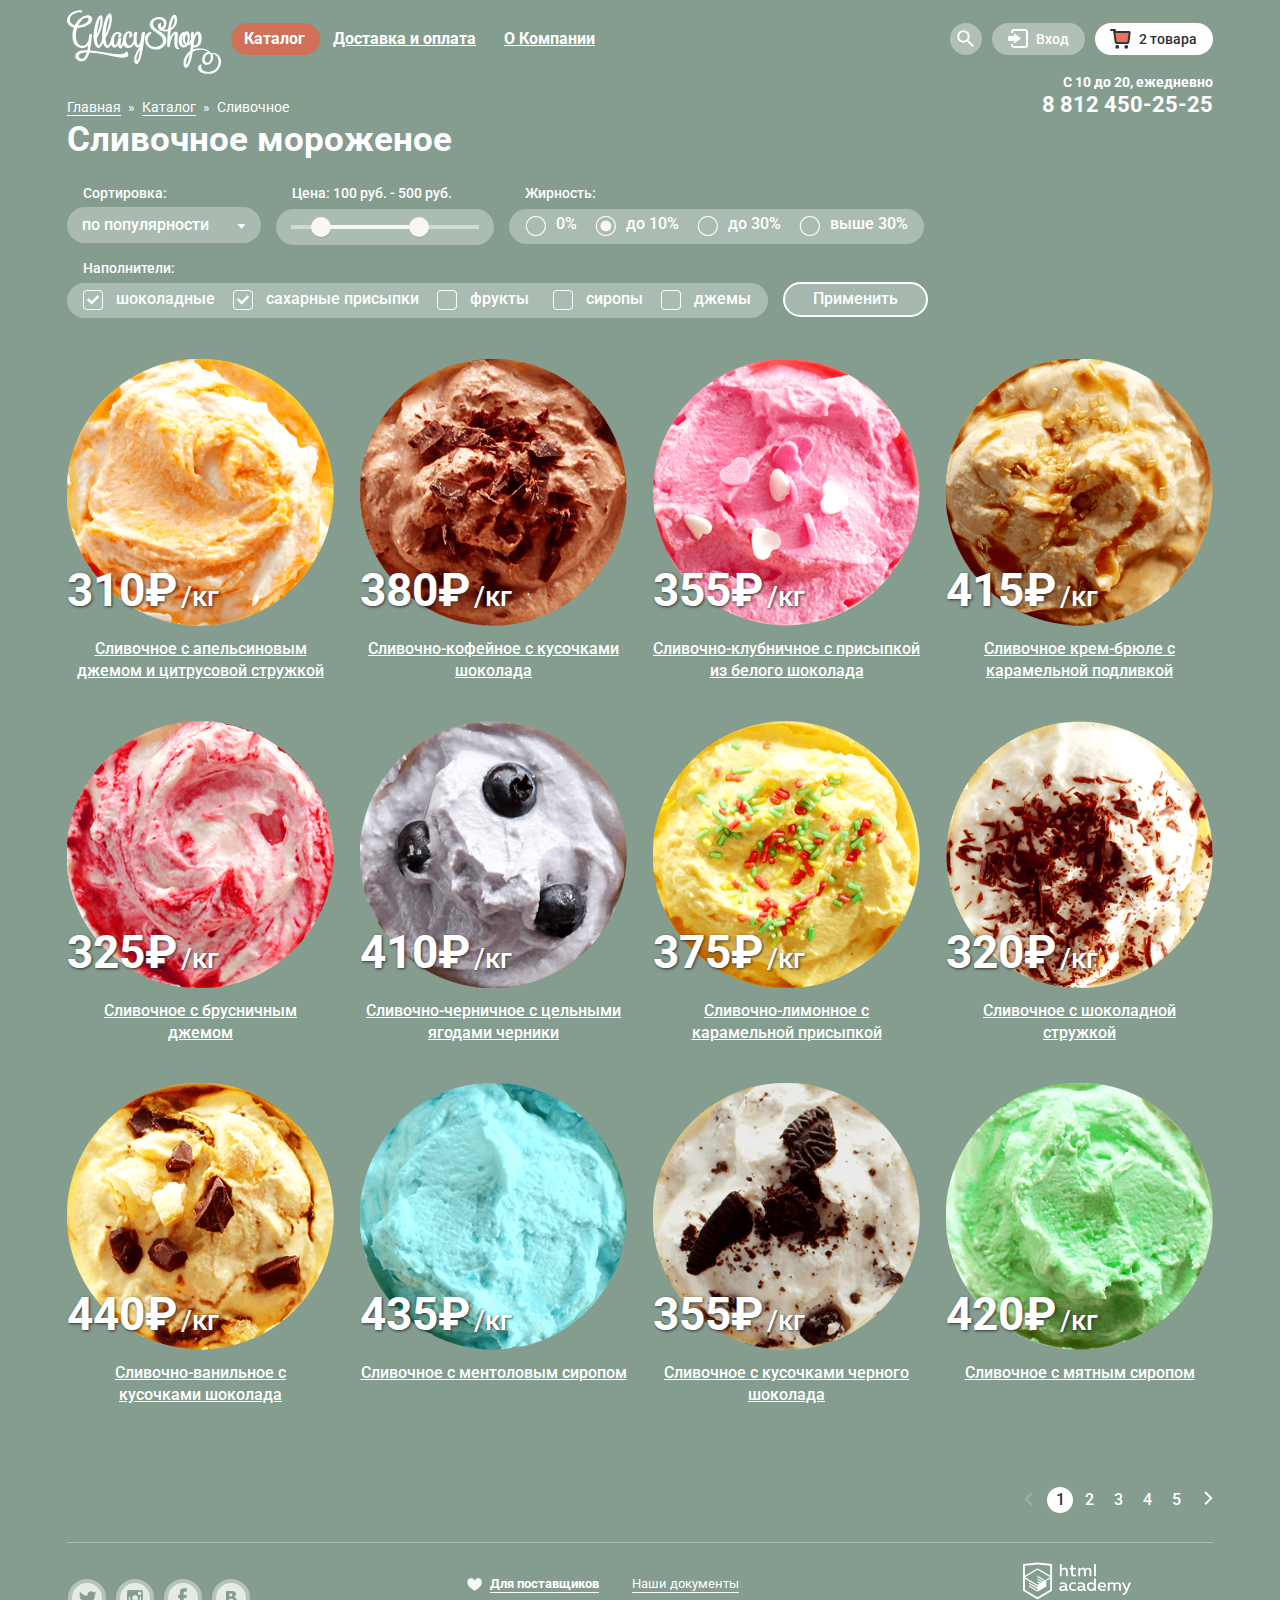
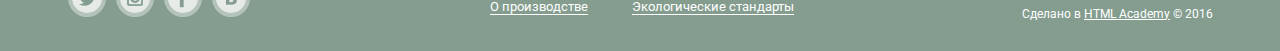
==== commit e0302ef9: "Оформление контента" ====
--- a/catalog.html
+++ b/catalog.html
@@ -16,20 +16,84 @@
         <nav class="main-navigation">
           <ul class="main-menu">
             <li>
-              <a class="current" href="#">Каталог</a>
-            </li>
-            <li>
-              <a href="#">Доставка и оплата</a>
-            </li>
-            <li>
-              <a href="#">О Компании</a>
-            </li>
-          </ul>
-        </nav>
+              <a class="main-menu-item current" href="#">Каталог</a>
+                <ul class="sub-menu">
+                  <li>
+                    <p>Новинки</p>
+                  </li>
+                  <li class="sub-menu-item">
+                    <a href="#">Сливочное</a>
+                  </li>
+                  <li class="sub-menu-item">
+                    <a href="#">Щербеты</a>
+                  </li>
+                  <li class="sub-menu-item">
+                    <a href="#">Фруктовый лед</a>
+                  </li>
+                  <li class="sub-menu-item">
+                    <a href="#">Меролин</a>
+                  </li>
+                </ul>
+              </li>
+              <li>
+                <a class="main-menu-item" href="#">Доставка и оплата</a>
+              </li>
+              <li>
+                <a class="main-menu-item" href="#">О компании</a>
+              </li>
+            </ul>
+          </nav>
         <div class="user-block catalog-user">
-          <a class="search catalog-search" href="#"></a>
-          <a class="enter catalog-enter" href="#">Вход</a>
-          <a class="cart full" href="#">2 товара</a>
+          <div class="user-block-search">
+            <a class="search" href="#"></a>
+            <div class="form-search"> 
+              <form action="#" method="get">        
+                <input id="search" type="text" name="search" placeholder="Что ищем?" required>
+                <label for="search">Что ищем?</label>
+              </form> 
+            </div>
+          </div>
+          <div class="user-block-enter">
+            <a class="enter" href="#">Вход</a>
+          <div class="form-enter">
+            <form action="#" method="get">
+              <input id="mail" type="text" name="mail" placeholder="Электронная почта" required>
+              <label for="mail">Электронная почта</label>
+              <input id="password" type="text" name="password" placeholder="Пароль" required>
+              <label for="password">Пароль</label>
+              <a class="btn enter-btn" href="#">Войти</a>
+            </form>
+            <div class="enter-link">
+              <a href="#">Забыли пароль?</a>
+              <a href="#">Новая регистрация</a>
+            </div> 
+            </div>
+          </div>
+          <div class="user-block-cart">
+            <a class="cart full" href="#">2 товара</a>
+            <div class="form-cart">
+              <table  class="cart-item">
+                <tr style="height: 55px">
+                  <td style="width: 25px">&#10006;</td>
+                  <td style="width: 45px"><div class="cart-img1"></div></td>
+                  <td style="width: 255px"><p class="cart-item-title">Пломбир с апельсиновым джемом<p></td>
+                  <td style="width: 125px"><p>1.5 кг x <span>200 руб.</span><p></td>
+                  <td style="width: 70px">300 руб.</td>
+                </tr>
+                <tr style="height: 65px">
+                  <td class="row">&#10006;</td>
+                  <td class="row"><div class="cart-img2"></div></td>
+                  <td class="row"><p class="cart-item-title cart-title">Клубничный пломбир с присыпкой из белого шоколада<p></td>
+                  <td class="row">1.5 кг x <span>300 руб.</span></td>
+                  <td class="row">450 руб.</td>
+                </tr>
+              </table>
+              <div class="form-cart-total">
+                <p>Итого: 750 руб.</p>
+              </div>
+              <a class="btn cart-btn" href="#">Оформить заказ</a>
+            </div> 
+          </div>
         </div>
       </div>
     </header>
@@ -42,16 +106,10 @@
         <div class="main-pathway">
           <ul class="breadcrumbs">
           <li>
-            <a href="#">Главная</a> 
-          </li>
-          <li class="breadcrumbs-arrow">
-            &#187
+            <a class="breadcrumbs-item" href="#">Главная</a> 
           </li>
           <li>
-            <a href="#">Каталог</a> 
-          </li>
-          <li class="breadcrumbs-arrow">
-            &#187 
+            <a class="breadcrumbs-item" href="#">Каталог</a> 
           </li>
           <li>
             Сливочное  
--- a/css/style.css
+++ b/css/style.css
@@ -32,6 +32,7 @@
 }
 
 .container {
+  /*opacity: 0.5;*/
   width: 1146px;
   margin: 0 auto;
   padding: 0 27px;
@@ -52,31 +53,100 @@
   font-size: 0px;
 }
 
-.main-navigation ul {
+.main-menu, .sub-menu  {
   margin: 0;
   padding: 0;
   list-style: none;
 }
 
-.main-navigation li {
+.main-menu .sub-menu {
+  position: absolute;
+  display: none;
+  top: 60px;
+  left: -6px;
+  width: 143px;
+  border-radius: 5px;
+  background-color: #f8f7f4;
+  box-shadow: 0 20px 20px 0 rgba(0, 0, 0, 0.4);
+}
+
+.main-menu > li {
+  position: relative;
   display: inline-block;
   vertical-align: top;
   font-size: 16px;
   line-height: 18px;
 } 
 
-.main-navigation li:last-child {
+.main-menu > li:last-child {
   text-transform: capitalize;
 }
 
-.main-navigation a {
+.main-menu a {
   display: block;
-  padding: 30px 15px 25px 13px;
-  color: #ffffff;
-}
-
-.main-navigation a:hover,
-.main-navigation a:active {
+  margin: 23px 0 18px 0;
+  padding: 7px 15px 7px 13px;
+  color: #ffffff;
+}
+
+.sub-menu p, .sub-menu a {
+  display: inline-block;
+  position: relative;
+  padding: 0;
+  margin: 0;
+  font-size: 14px;
+  line-height: 16px;
+  text-decoration: none;
+  color: #323232;
+}
+
+.sub-menu p {
+  min-width: 117px;
+  padding: 10px 0 12px 14px;
+  margin: 0 6px;
+  font-weight: 700;
+  border-bottom: 1px solid #d1d0ce;
+}
+
+.sub-menu .sub-menu-item {
+  padding: 6px 0 6px 0;
+  font-weight: 400;
+}
+
+.sub-menu a {
+  padding-left: 20px;
+}
+
+.sub-menu li:last-child {
+  padding-bottom: 13px;
+  border-radius: 0 0 5px 5px;
+}
+
+.sub-menu-item:hover {
+  width: 100%;
+  background-color: #fbded7;
+}
+
+.sub-menu-item:active {
+  width: 100%;
+  background-color: #f6b5a5;
+}
+
+.opened .sub-menu {
+    display: block;
+}
+
+.opened .sub-menu {
+    display: block;
+}
+
+.opened .sub-menu > a {
+    background-color: #d07058;
+    color: #ffffff;
+}
+
+.main-menu-item:hover,
+.main-menu-item:active {
   margin-top: 23px;
   padding: 7px 15px 7px 13px;
   border-radius: 30px;
@@ -85,11 +155,12 @@
   color: #333333;
 }
 
-.main-navigation a:active {
+.main-menu-item:active {
   box-shadow: inset 0 2px 2px 0 #696969;
 }
 
 .main-menu .current {
+  position: relative;
   margin-top: 23px;
   padding: 7px 15px 7px 13px;
   border-radius: 30px;
@@ -97,15 +168,87 @@
   background-color: #d07058;
 }
 
+.main-menu > li:hover .sub-menu {
+  display: block;
+  z-index: 10;
+}
+
+
 .user-block {
+  position: relative;
   float: right;
   max-width: 300px;
   padding-top: 23px;
   font-size: 0px;
 }
 
+.user-block-search {
+  display: inline-block;
+  position: relative;
+}
+
+.form-search {
+  position: absolute;
+  display: none;
+  width: 340px;
+  height: 84px;
+  background-color: #f8f7f4;
+  border-radius: 5px;
+  top: 37px;
+  right: 0;
+  box-shadow: 0 20px 20px 0 rgba(0, 0, 0, 0.4);
+
+}
+
+.form-search input {
+  position: relative;
+  display: block;
+  width: 280px;
+  padding: 9px 14px;
+  margin: 20px 15px;
+  font-size: 14px;
+  line-height: 24px;
+  font-weight: 400;
+  border: 1px solid #c7c6c5;
+  border-radius: 5px;
+  outline: none;
+  color: #999999;
+}
+
+.form-search label {
+  position: absolute;
+  display: none;
+  top: 5px;
+  left: 30px;
+  font-size: 11px;
+  line-height: 13px;
+  font-weight: 400;
+  color: #999999;
+}
+
+input[type="text"]:hover {
+  padding: 8px 13px;
+  border: 2px solid #c7c6c5;
+}
+
+input[type="text"]:focus {
+  padding: 8px 13px;
+  border: 2px solid #5b9ddf;
+}
+
+input[type="text"]:focus + label {
+  display: block;
+  color: #5b9ddf;
+}
+
+input[type="text"]:valid + label {
+  display: block;
+  color: #999999;
+}
+
 .user-block a {
   display: inline-block;
+  position: relative;
   margin-left: 10px;
   vertical-align: top;
   font-weight: 500;
@@ -118,6 +261,7 @@
   border: none;
   outline: none;
   cursor: pointer;
+  margin-bottom: 5px;
 }
 
 .catalog-user .search, .catalog-user .enter {
@@ -138,6 +282,10 @@
   color: #323232;
 }
 
+.user-block-search:hover  .form-search {
+  display: block;
+}
+
 .enter {
   position: relative;
   padding: 8px 16px 8px 44px;
@@ -146,12 +294,95 @@
   background-position: 6px -344px;
 }
 
+.user-block-enter {
+  position: relative;
+  display: inline-block;
+}
+
+.form-enter {
+  position: absolute;
+  z-index: 50;
+  display: none;
+  top: 37px;
+  right: 0;
+  width: 250px;
+  padding: 20px 14px;
+  background-color: #f8f7f4;
+  border-radius: 5px;
+  box-shadow: 0 20px 20px 0 rgba(0, 0, 0, 0.4);
+}
+
+.form-enter input {
+  position: relative;
+  width: 220px;
+  padding: 9px 14px;
+  margin-bottom: 20px;
+  font-size: 14px;
+  line-height: 24px;
+  font-weight: 400;
+  color: #999999;
+  border-radius: 5px;
+  border: 1px solid #c7c6c5;
+  outline: none;
+}
+
+.form-enter label{
+  position: absolute;
+  display: none;
+  top: 5px;
+  left: 30px;
+  font-size: 11px;
+  line-height: 13px;
+  font-weight: 400;
+  color: #999999; 
+}
+
+.form-enter label:nth-child(4) {
+  top: 69px;
+}
+
+.form-enter .enter-btn {
+  display: inline-block;
+  margin-left: 0;
+  padding: 10px 25px;
+  margin-right: 20px;
+  font-size: 18px;
+  line-height: 24px;
+  font-weight: 700;
+}
+
+.form-enter .enter-link {
+  display: inline-block;
+  position: absolute;
+  width: 120px;
+  top: 147px;
+  left: 140px;
+}
+
+.enter-link a {
+  margin-left: 0;
+  font-size: 13px;
+  line-height: 24px;
+  font-weight: 400;
+  color: #323232;
+  text-decoration: underline;
+}
+
 .enter:hover {
   background: #f8f7f4 url("../img/sprite.png") no-repeat center;
   background-position: 6px -383px;
   color: #323232;
 }
 
+.user-block-enter:hover .form-enter {
+  display: block;
+}
+
+.user-block-cart {
+  position: relative;
+  display: inline-block;
+}
+
 .cart {
   position: relative;
   padding: 8px 34px 8px 45px;
@@ -160,8 +391,97 @@
   background-position: 7px -3px;
 }
 
+.form-cart .cart-title {
+  padding-top: 15px;
+}
+
 .user-block .full {
   color: #323232;
+}
+
+.form-cart {
+  position: absolute;
+  display: none;
+  width: 510px;
+  top: 37px;
+  padding: 10px 15px;
+  right: 0;
+  z-index: 50;
+  min-height: 222px;
+  border-radius: 5px;
+  background-color: #f8f7f4;
+}
+
+.user-block-cart:hover .form-cart {
+  display: block;
+}
+
+.form-cart table {
+  border-bottom: 1px solid #cacac7;
+}
+
+td {
+  padding: 0;
+}
+
+.cart-item-title {
+  position: relative;
+  padding-top: 0px;
+  padding-right: 30px;
+}
+
+.cart-item p {
+  margin: 0;
+}
+
+.cart-item {
+  font-size: 13px;
+  line-height: 16px;
+  font-weight: 400;
+  color: #323232;
+  border-collapse: collapse;
+  border: none;
+}
+
+.cart-img1 {
+  width: 33px;
+  height: 34px;
+  background: #f8f7f4 url("../img/sprite.png") no-repeat center;
+  background-position: -10px -513px;
+}
+
+.cart-img2 {
+  width: 33px;
+  height: 34px;
+  background: #f8f7f4 url("../img/sprite.png") no-repeat center;
+  background-position: -10px -565px;
+}
+
+.form-cart .row {
+  padding-bottom: 15px;
+}
+
+.form-cart span {
+  color: #a7a7a7;
+}
+
+.form-cart-total {
+  position: relative;
+  text-align: right;
+  width: 100%;
+  float: right;
+  font-size: 15px;
+  line-height: 18px;
+  font-weight: 700;
+  color: #333333;
+}
+
+.form-cart .cart-btn {
+  float: right;
+  font-size: 18px;
+  line-height: 24px;
+  font-weight: 700;
+  padding: 10px 15px;
 }
 
 .full {
@@ -169,7 +489,7 @@
   padding: 8px 16px 8px 44px;
   border-radius: 32px;
   background: #ffffff url("../img/sprite.png") no-repeat center;
-  background-position: 10px -81px;
+  background-position: 9px -81px;
 }
 
 .full:before {
@@ -179,7 +499,7 @@
   left: 15px;
   width: 21px;
   height: 20px;
-  background: #ffffff url("../img/sprite.png") no-repeat center;
+  background: url("../img/sprite.png") no-repeat center;
   background-position: -10px -50px;
 }
 
@@ -332,6 +652,10 @@
 #btn-2:checked ~ .site-wrapper label[for="btn-2"],
 #btn-3:checked ~ .site-wrapper label[for="btn-3"] {
   background-color: #ffffff;
+}
+
+.slider-controls label:hover {
+  background-color: #b2c1b7;
 }
 
 .special-offer {
@@ -534,6 +858,7 @@
 .product-title a:hover,
 .product-title a:active {
   color: #e84d37;
+  text-decoration: none;
 }
 
 .features {
@@ -676,10 +1001,10 @@
 }
 
 .content-mail input {
+  position: relative;
   width: 336px;
-  padding: 9px 15px;
+  padding: 9px 14px;
   margin-left: 20px;
-  margin-right: 10px;
   font-size: 16px;
   line-height: 24px;
   font-weight: 400;
@@ -691,8 +1016,21 @@
   outline: none;
 }
 
+.content-mail label {
+  position: absolute;
+  display: none;
+  top: 117px;
+  left: 35px;
+  font-size: 11px;
+  line-height: 13px;
+  font-weight: 400;
+  color: #999999;
+}
+
 .btn-mail {
-  padding: 10px 18px 11px 18px;
+  float: right;
+  margin-right: 21px;
+  padding: 10px 18px 10px 18px;
 }
 
 .delivery-mail {
@@ -706,6 +1044,7 @@
 }
 
 .map {
+  min-width: 1200px;
   min-height: 370px;
   padding-top: 60px; 
   background: #ece5c8 url("../img/bg-map.jpg") no-repeat;
@@ -935,22 +1274,49 @@
   color: #ffffff;
 }
 
-.breadcrumbs a, .breadcrumbs li {
+.breadcrumbs-item, .breadcrumbs li {
   font-size: 14px;
   line-height: 16px;
   font-weight: 400;
   color: #ffffff;
 }
 
-.breadcrumbs a:hover,
-.breadcrumbs a:active {
+.breadcrumbs-item {
+  position: relative;
+  margin-right: 21px;
+  text-decoration: none;
+}
+
+.breadcrumbs-item:after {
+  content: "»";
+  text-align: center;
+  position: absolute;
+  width: 21px;
+  height: 16px;
+}
+
+.breadcrumbs-item:before {
+  content: "";
+  position: absolute;
+  top: 16px;
+  width: 100%;
+  height: 1px;
+  background-color: #ffffff;
+}
+
+.breadcrumbs-item:hover,
+.breadcrumbs-item:active {
   color: #ffbc9e;
 }
 
-.breadcrumbs .breadcrumbs-arrow {
-  text-align: center;
-  width: 21px;
-}
+.breadcrumbs-item:hover:before {
+  background-color: #ffbc9e;
+}
+
+.breadcrumbs-item:hover:after {
+  background-color: #ffffff;
+}
+
 
 .filter {
   min-height: 130px;
@@ -1054,7 +1420,7 @@
   height: 20px;
   border-radius: 50%; 
   z-index: 20;
-  box-shadow: 0 1px 1px 0  #000000;
+  box-shadow: 0 1px 1px 0  rgba(0, 0, 0, 0.1);
   background-color: #f8f7f4;
 }
 
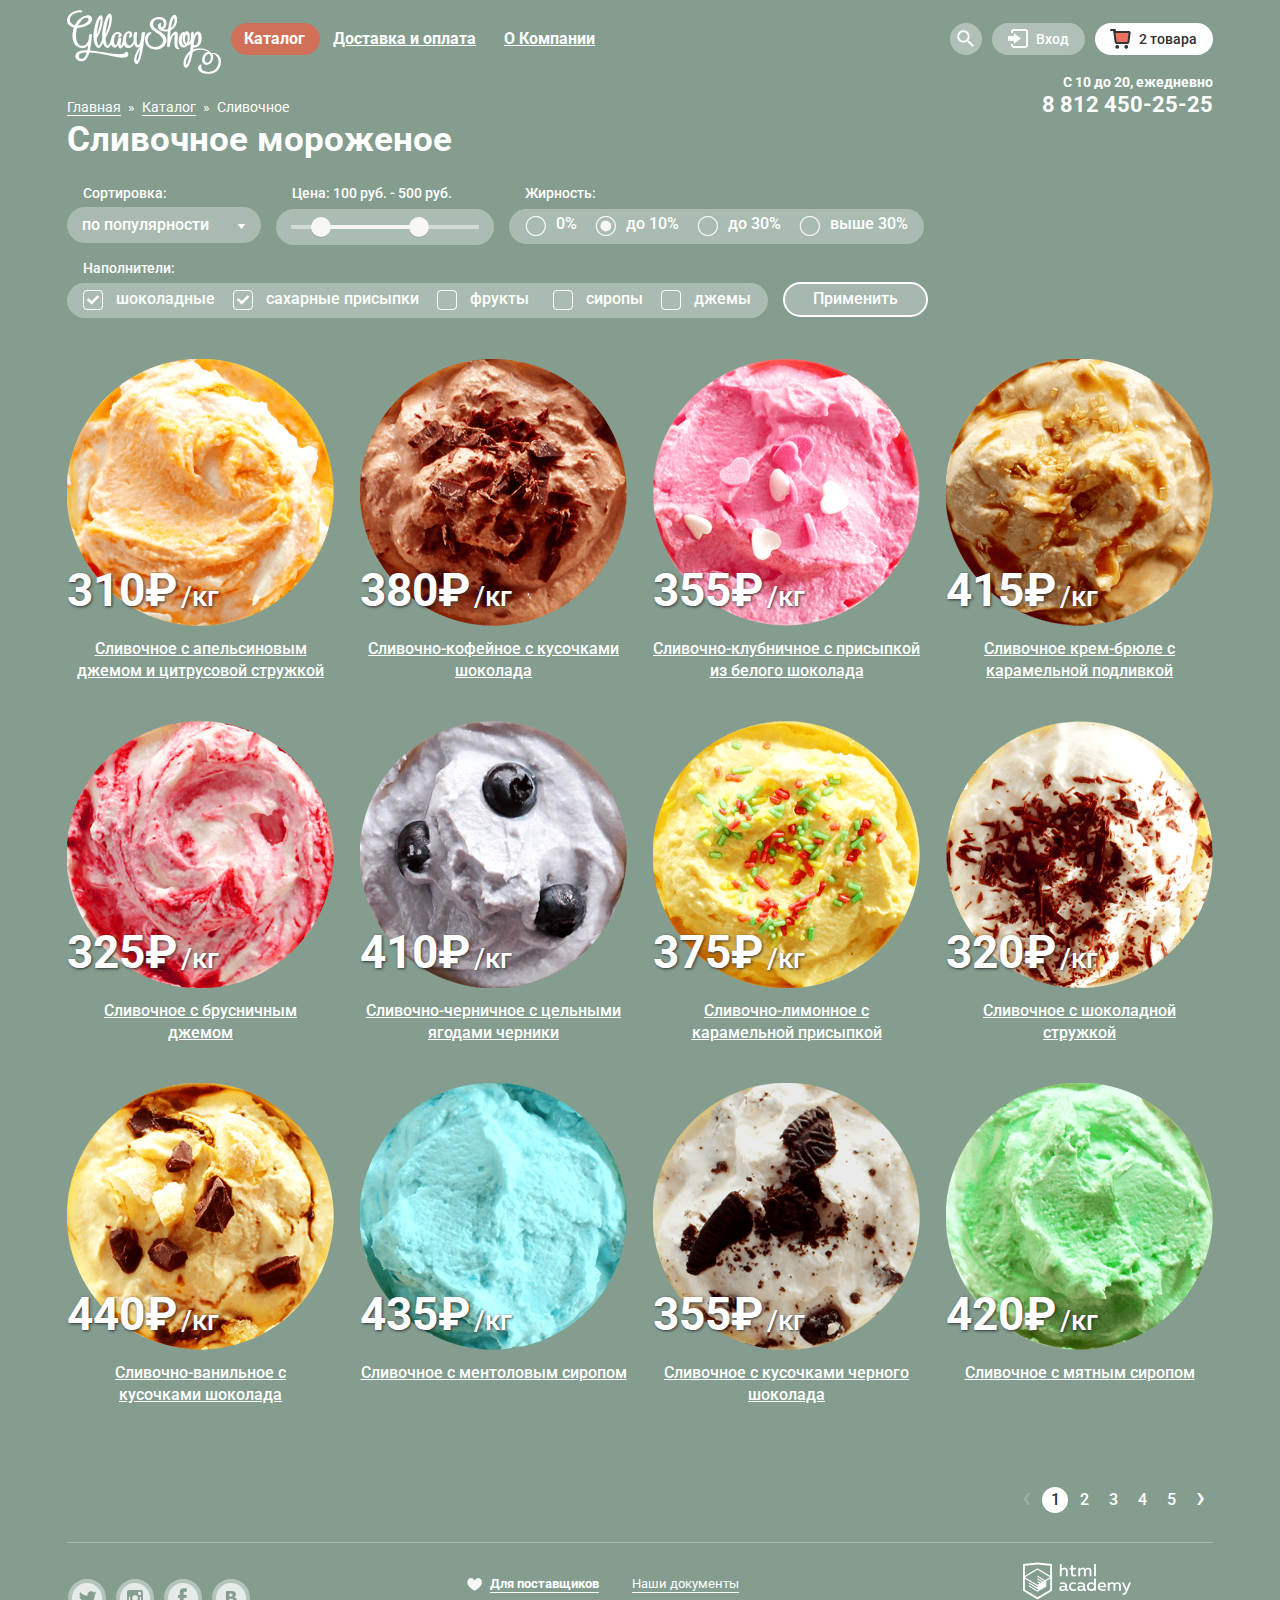
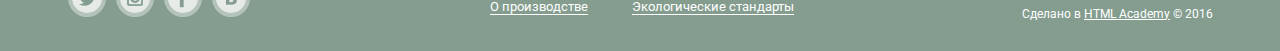
==== commit c540dcf9: "Правки" ====
--- a/catalog.html
+++ b/catalog.html
@@ -125,6 +125,9 @@
             <div class="filter-sorting">
               <select name="sorting">
                 <option value="popularity">по популярности</option>
+                <option value="popularity">сначала недорогие</option>
+                <option value="popularity">сначала дорогие</option>
+                <option value="popularity">по жирности</option>
               </select>
             </div>
           </fieldset>
@@ -359,13 +362,13 @@
         </article>
       </section>
       <section class="pagination">
-        <a class="narrow-prev disabled" href="#"></a>
+        <a class="narrow-prev disabled" href="#">&lsaquo;</a>
         <a class="page selected" href="#">1</a>
         <a class="page" href="#">2</a>
         <a class="page" href="#">3</a>
         <a class="page" href="#">4</a>
         <a class="page" href="#">5</a>
-        <a class="narrow-next" href="#"></a>
+        <a class="narrow-next" href="#">&rsaquo;</a>
       </section>
     </main>
     <footer class="main-footer">
--- a/css/style.css
+++ b/css/style.css
@@ -32,7 +32,6 @@
 }
 
 .container {
-  /*opacity: 0.5;*/
   width: 1146px;
   margin: 0 auto;
   padding: 0 27px;
@@ -226,22 +225,26 @@
   color: #999999;
 }
 
-input[type="text"]:hover {
+input[type="text"]:hover,
+textarea:hover {
   padding: 8px 13px;
   border: 2px solid #c7c6c5;
 }
 
-input[type="text"]:focus {
+input[type="text"]:focus,
+textarea:focus {
   padding: 8px 13px;
   border: 2px solid #5b9ddf;
 }
 
-input[type="text"]:focus + label {
+input[type="text"]:focus + label,
+textarea:focus + label {
   display: block;
   color: #5b9ddf;
 }
 
-input[type="text"]:valid + label {
+input[type="text"]:valid + label,
+textarea:valid + label {
   display: block;
   color: #999999;
 }
@@ -410,6 +413,7 @@
   min-height: 222px;
   border-radius: 5px;
   background-color: #f8f7f4;
+  box-shadow: 0 20px 20px 0 rgba(0, 0, 0, 0.4);
 }
 
 .user-block-cart:hover .form-cart {
@@ -659,7 +663,7 @@
 }
 
 .special-offer {
-  margin-bottom: 40px;
+  margin-bottom: 40px; 
 }
 
 .information {
@@ -669,22 +673,25 @@
   margin-right: 26px;
   border-radius: 15px;
 }
-
+  
 .information:nth-child(2n) {
   margin-right: 0px;
 }
 
 .offer-raspberries {
   background: #ffffff url("../img/bg-raspberry.jpg") no-repeat 50% 0px;
+  background-size: cover;
 }
 
 .offer-chocolate {
   background: #ffffff url("../img/bg-chocolate.jpg") no-repeat 50% 0px;
+  background-size: cover;
 }
 
 .offer-title {
   margin: 0;
   padding-left: 20px;
+  padding-right: 20px;
   padding-top: 15px;
   margin-bottom: 15px;
   font-size: 35px;
@@ -694,7 +701,7 @@
 }
 
 .offer-describe {
-  padding-left: 20px;
+  padding: 0 20px;
   margin: 0px;
   margin-bottom: 47px;
   font-size: 18px;
@@ -742,6 +749,7 @@
 .offer-get {
   float: right;
   margin-right: 20px; 
+  margin-bottom: 24px;
 }
 
 .products-hit {
@@ -771,7 +779,7 @@
   top: -6px;
   left: -13px;
   width: 293px;
-  height: 405px;
+  min-height: 405px;
   border-radius: 5px;
   background-color: rgba(255, 255, 255, 0.3);
   box-shadow: 0 20px 20px 0 rgba(0, 0, 0, 0.4);
@@ -862,7 +870,8 @@
 }
 
 .features {
-  min-height: 306px;
+  min-height: 279px;
+  padding-bottom: 27px;
   margin-bottom: 40px;
   font-size: 0px;
   background: #f8f5f2 url("../img/pattern-wafer.jpg");
@@ -955,7 +964,10 @@
 }
 
 .blog {
+  min-height: 200px;
+  padding-bottom: 20px;
   background: #ffffff url("../img/bg-strawberry.jpg") no-repeat 50% 0px;
+  background-size: cover;
 }
 
 .blog-new {
@@ -986,16 +998,14 @@
 }
 
 .mail {
-  position: relative;
   background: repeating-linear-gradient(-45deg,#f8f7f4,#f8f7f4 10px,#92cdff 10px,#92cdff 20px,#f8f7f4 20px,#f8f7f4 30px,#fe9e90 30px,#fe9e90 40px);
 }
 
 .content-mail {
-  position: absolute;
-  top: 5px;
-  left: 5px;
+  margin: 5px;
   width: 550px;
-  height: 210px;
+  min-height: 175px;
+  padding-bottom: 35px;
   border-radius: 10px;
   background-color: #f8f7f4;
 }
@@ -1035,7 +1045,8 @@
 
 .delivery-mail {
   position: relative;
-  margin: 29px 20px 37px 20px;
+  margin: 0 20px 37px 20px;
+  padding-top: 29px;
   font-size: 16px;
   font-weight: 400;
   font-family: "Roboto", "Arial", sans-serif;
@@ -1103,7 +1114,7 @@
 
 .footer-social {
   float: left;
-  min-width: 200px;
+  width: 200px;
   min-height: 60px;
   margin-right: 200px;
   font-size: 0px;
@@ -1314,7 +1325,7 @@
 }
 
 .breadcrumbs-item:hover:after {
-  background-color: #ffffff;
+  color: #ffffff;
 }
 
 
@@ -1643,36 +1654,198 @@
   color: #323232;
 }
 
-.pagination .page:hover {
+.pagination a:hover {
   border-radius: 50%;
   background-color: #ffffff;
   color: #323232;
 }
 
-.pagination .page:active {
+.pagination a:active {
   border-radius: 50%;
   background-color: #9db1a5;
   color: #ffffff;
 }
 
-.pagination .narrow-prev {
-  width: 9px;
-  height: 20px;
-  margin-right: 11px;
-  background: url("../img/sprite.png") no-repeat;
-  background-position: -10px -838px;
-}
-
+.pagination .narrow-prev,
 .pagination .narrow-next {
-  width: 9px;
-  height: 20px;
-  margin-left: 15px;
-  background: url("../img/sprite.png") no-repeat;
-  background-position: -10px -805px;
-}
+  font-size: 30px;
+  line-height: 20px;
+}
+
 
 .pagination .disabled {
-  opacity: 0.2;
+  color: rgba(255, 255, 255, 0.2);
+}
+
+@keyframes bounce {
+  0%   {
+    transform: translateY(-2000px);
+  }
+  70%  {
+    transform: translateY(30px);
+  }
+  90%  {
+    transform: translateY(-10px);
+  }
+  100% {
+    transform: translateY(0);
+  }
+}
+
+@keyframes shake {
+  0%, 100% {
+    transform: translateX(0);
+  }
+  10%, 30%, 50%, 70%, 90% {
+    transform: translateX(-10px);
+  }
+  20%, 40%, 60%, 80% {
+    transform: translateX(10px);
+  }
+}
+
+.modal-fixed-overlay {
+    position: fixed;
+    overflow: auto;
+    display: none;
+    z-index: 100;
+    left: 0;
+    top: 0;
+    width: 100%;
+    height: 100%;
+    background-color: rgba(0,0,0,0.3);
+}
+
+.modal-content {
+  position: absolute;
+  display: inline-block;
+  top: 340px;
+  left: 50%;
+  width: 428px;
+  min-height: 442px;
+  padding: 0 25px;
+  margin-left: -239px;
+  background-color: #f8f7f4;
+  border-radius: 10px;
+}
+
+.modal-content-show {
+  display: block;
+  animation: bounce 0.6s;
+}
+
+.modal-error {
+  animation: shake 0.6s;
+}
+
+.modal-content-title {
+  /*opacity: 0.5;*/
+  position: relative;
+  /*background-color: blue;*/
+}
+
+.modal-title {
+  float: left;
+  display: inline-block;
+  font-size: 24px;
+  line-height: 28px;
+  font-weight: 500;
+  color: #323232;
+  margin: 20px 0 23px 0;
+}
+
+.modal-content-close {
+  position: absolute;
+  display: inline-block;
+  top: 15px;
+  right: 0;
+  width: 21px;
+  height: 21px;
+  font-size: 0;
+  background-color: transparent;
+  border: 0;
+  outline: 0;
+  cursor: pointer;
+}
+
+.modal-content-close::before,
+.modal-content-close::after {
+  content: "";
+  position: absolute;
+  width: 21px;
+  height: 2px;
+  background-color: #000000;
+  border-radius: 1px;
+}
+
+.modal-content-close::before {
+  transform: rotate(45deg);
+}
+
+.modal-content-close::after {
+  transform: rotate(-45deg);
+}
+
+.modal-content input {
+  position: relative;
+  display: block;
+  width: 237px;
+  padding: 9px 14px;
+  margin-bottom: 20px;
+  border: 1px solid #c7c6c5;
+  border-radius: 5px;
+  outline: none;
+  font-size: 16px;
+  line-height: 24px;
+  font-weight: 400;
+  color: #999999;
+}
+
+.modal-content label {
+  position: absolute;
+  display: none;
+  top: 55px;
+  left: 40px;
+  font-size: 11px;
+  line-height: 13px;
+  font-weight: 400;
+  color: #999999;
+}
+
+form label:nth-child(4) {
+  top: 120px;
+}
+
+.modal-text-field {
+  position: relative;
+  overflow: auto;
+  outline: none;
+  resize: none;
+  padding: 9px 14px;
+  margin-bottom: 20px;
+  width: 398px;
+  min-height: 135px;
+  border: 1px solid #c7c6c5;
+  border-radius: 5px;
+  font-size: 16px;
+  line-height: 24px;
+  font-weight: 400;
+  color: #999999;
+}
+
+.modal-content .modal-text-title {
+  top: 184px;
+}
+
+.modal-btn {
+  position: relative;
+  display: inline-block;
+  float: right;
+  margin-bottom: 25px;
+  padding: 10px 24px;
+  font-size: 18px;
+  line-height: 24px;
+  font-weight: 700;
 }
 
 h2 {
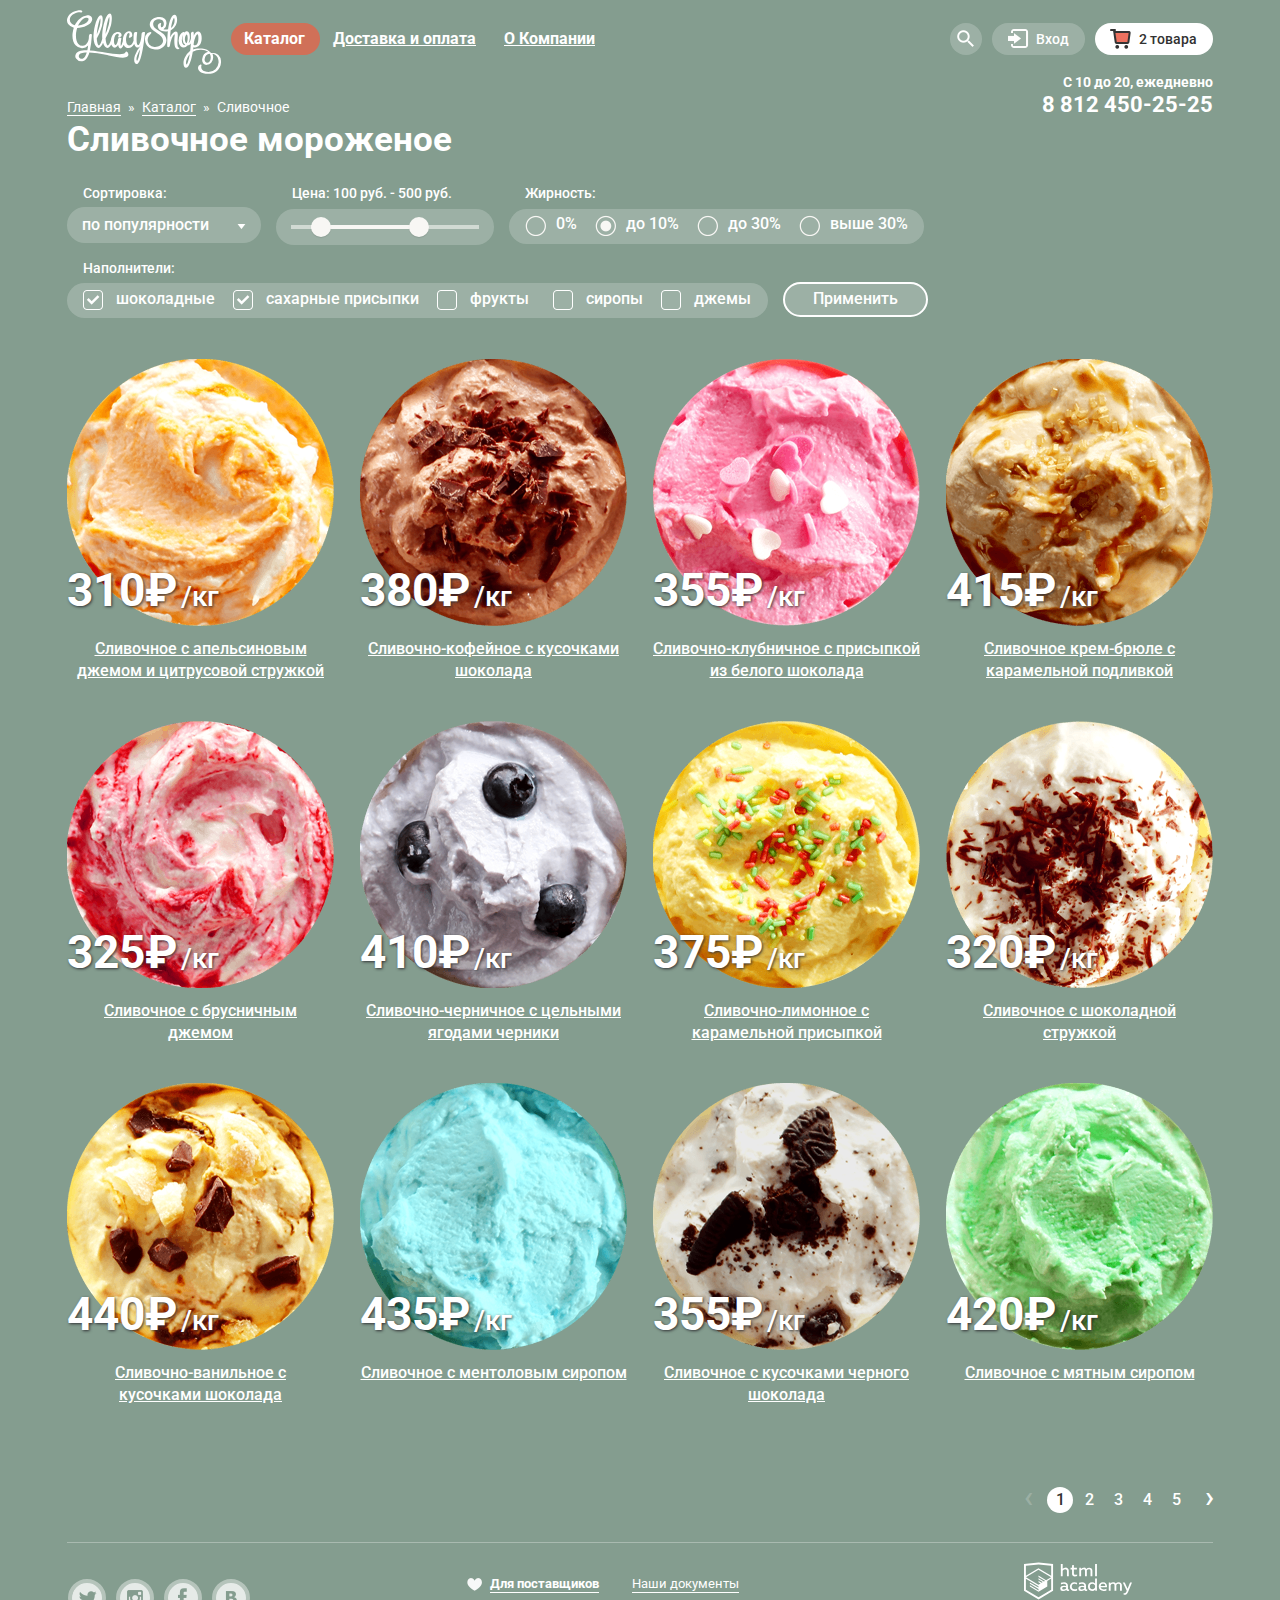
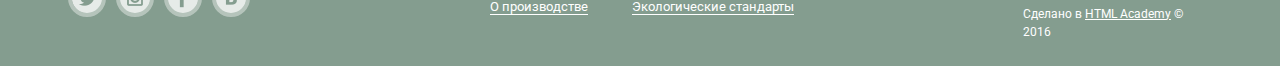
==== commit 50c5fb5f: "Правки" ====
--- a/catalog.html
+++ b/catalog.html
@@ -55,7 +55,7 @@
           </div>
           <div class="user-block-enter">
             <a class="enter" href="#">Вход</a>
-          <div class="form-enter">
+            <div class="form-enter">
             <form action="#" method="get">
               <input id="mail" type="text" name="mail" placeholder="Электронная почта" required>
               <label for="mail">Электронная почта</label>
@@ -181,183 +181,207 @@
       </form>
       <section class="product-kind clearfix">
         <article class="product">
-          <div class="product-main-info">
-            <img class="product-image" src="img/ice-cream1.png" width="267" height="267" alt="Сливочное с апельсиновым джемом">
-            <div class="product-price">
-              <span class="price">310&#8381;</span>
-              <span class="price-per-kg">/кг</span>
-            </div>
-          </div>
-          <div class="product-title">
-            <a href="#">Сливочное с апельсиновым джемом и цитрусовой стружкой</a>
-          </div>
-          <div class="product-view">
-          <a class="btn product-btn" href="#">Быстрый просмотр</a>
-          </div>
-        </article>
-        <article class="product">
-          <div class="product-main-info">
-            <img class="product-image" src="img/ice-cream2.png" width="267" height="267" alt="Сливочно-кофейное">
-            <div class="product-price">
-              <span class="price">380&#8381;</span>
-              <span class="price-per-kg">/кг</span>
-            </div>
-          </div>
-          <div class="product-title">
-            <a href="#">Сливочно-кофейное с кусочками шоколада</a>
-          </div>
-          <div class="product-view">
-          <a class="btn product-btn" href="#">Быстрый просмотр</a>
-          </div>
-        </article>
-        <article class="product">
-          <div class="product-main-info">
-            <img class="product-image" src="img/ice-cream3.png" width="267" height="267" alt="Сливочно-клубничное">
-            <div class="product-price">
-              <span class="price">355&#8381;</span>
-              <span class="price-per-kg">/кг</span>
-            </div>
-          </div>
-          <div class="product-title">
-            <a href="#">Сливочно-клубничное с присыпкой из белого шоколада</a>
-          </div>
-          <div class="product-view">
-          <a class="btn product-btn" href="#">Быстрый просмотр</a>
-          </div>
-        </article>
-        <article class="product">
-          <div class="product-main-info">
-            <img class="product-image" src="img/ice-cream4.png" width="267" height="267" alt="Сливочное крем-брюле">
-            <div class="product-price">
-              <span class="price">415&#8381;</span>
-              <span class="price-per-kg">/кг</span>
-            </div>
-          </div>
-          <div class="product-title">
-            <a href="#">Сливочное крем-брюле с карамельной подливкой</a>
-          </div>
-          <div class="product-view">
-          <a class="btn product-btn" href="#">Быстрый просмотр</a>
-          </div>
-        </article>
-        <article class="product">
-          <div class="product-main-info">
-            <img class="product-image" src="img/ice-cream5.png" width="267" height="267" alt="Сливочное с брусничным джемом">
-            <div class="product-price">
-              <span class="price">325&#8381;</span>
-              <span class="price-per-kg">/кг</span>
-            </div>
-          </div>
-          <div class="product-title">
-            <a href="#">Сливочное с брусничным<br>джемом</a>
-          </div>
-          <div class="product-view">
-          <a class="btn product-btn" href="#">Быстрый просмотр</a>
-          </div>
-        </article>
-        <article class="product">
-          <div class="product-main-info">
-            <img class="product-image" src="img/ice-cream6.png" width="267" height="267" alt="Сливочно-черничное">
-            <div class="product-price">
-              <span class="price">410&#8381;</span>
-              <span class="price-per-kg">/кг</span>
-            </div>
-          </div>
-          <div class="product-title">
-            <a href="#">Сливочно-черничное с цельными ягодами черники</a>
-          </div>
-          <div class="product-view">
-          <a class="btn product-btn" href="#">Быстрый просмотр</a>
-          </div>
-        </article>
-        <article class="product">
-          <div class="product-main-info">
-            <img class="product-image" src="img/ice-cream7.png" width="267" height="267" alt="Сливочно-лимонное">
-            <div class="product-price">
-              <span class="price">375&#8381;</span>
-              <span class="price-per-kg">/кг</span>
-            </div>
-          </div>
-          <div class="product-title">
-            <a href="#">Сливочно-лимонное с карамельной присыпкой</a>
-          </div>
-          <div class="product-view">
-          <a class="btn product-btn" href="#">Быстрый просмотр</a>
-          </div>
-        </article>
-        <article class="product">
-          <div class="product-main-info">
-            <img class="product-image" src="img/ice-cream8.png" width="267" height="267" alt="Сливочное шоколадное">
-            <div class="product-price">
-              <span class="price">320&#8381;</span>
-              <span class="price-per-kg">/кг</span>
-            </div>
-          </div>
-          <div class="product-title">
-            <a href="#">Сливочное с шоколадной стружкой</a>
-          </div>
-          <div class="product-view">
-          <a class="btn product-btn" href="#">Быстрый просмотр</a>
-          </div>
-        </article>
-        <article class="product">
-          <div class="product-main-info">
-            <img class="product-image" src="img/ice-cream9.png" width="267" height="267" alt="Сливочно-ванильное">
-            <div class="product-price">
-              <span class="price">440&#8381;</span>
-              <span class="price-per-kg">/кг</span>
-            </div>
-          </div>
-          <div class="product-title">
-            <a href="#">Сливочно-ванильное с<br>кусочками шоколада</a>
-          </div>
-          <div class="product-view">
-          <a class="btn product-btn" href="#">Быстрый просмотр</a>
-          </div>
-        </article>
-        <article class="product">
-          <div class="product-main-info">
-            <img class="product-image" src="img/ice-cream10.png" width="267" height="267" alt="Сливочное с ментоловым сиропом">
-            <div class="product-price">
-              <span class="price">435&#8381;</span>
-              <span class="price-per-kg">/кг</span>
-            </div>
-          </div>
-          <div class="product-title">
-            <a href="#">Сливочное с ментоловым сиропом</a>
-          </div>
-          <div class="product-view">
-          <a class="btn product-btn" href="#">Быстрый просмотр</a>
-          </div>
-        </article>
-        <article class="product">
-          <div class="product-main-info">
-            <img class="product-image" src="img/ice-cream11.png" width="267" height="267" alt="Сливочное с шоколадом">
-            <div class="product-price">
-              <span class="price">355&#8381;</span>
-              <span class="price-per-kg">/кг</span>
-            </div>
-          </div>
-          <div class="product-title">
-            <a href="#">Сливочное с кусочками черного шоколада</a>
-          </div>
-          <div class="product-view">
-          <a class="btn product-btn" href="#">Быстрый просмотр</a>
-          </div>
-        </article>
-        <article class="product">
-          <div class="product-main-info">
-            <img class="product-image" src="img/ice-cream12.png" width="267" height="267" alt="Сливочное с мятным сиропом">
-            <div class="product-price">
-              <span class="price">420&#8381;</span>
-              <span class="price-per-kg">/кг</span>
-            </div>
-          </div>
-          <div class="product-title">
-            <a href="#">Сливочное с мятным сиропом</a>
-          </div>
-          <div class="product-view">
-          <a class="btn product-btn" href="#">Быстрый просмотр</a>
+          <div class="product-hidden">
+            <div class="product-main-info">
+              <img class="product-image" src="img/ice-cream1.png" width="267" height="267" alt="Сливочное с апельсиновым джемом">
+              <div class="product-price">
+                <span class="price">310&#8381;</span>
+                <span class="price-per-kg">/кг</span>
+              </div>
+            </div>
+            <div class="product-title">
+              <a href="#">Сливочное с апельсиновым джемом и цитрусовой стружкой</a>
+            </div>
+            <div class="product-view">
+              <a class="btn product-btn" href="#">Быстрый просмотр</a>
+            </div>
+          </div>
+        </article>
+        <article class="product">
+          <div class="product-hidden">
+            <div class="product-main-info">
+              <img class="product-image" src="img/ice-cream2.png" width="267" height="267" alt="Сливочно-кофейное">
+              <div class="product-price">
+                <span class="price">380&#8381;</span>
+                <span class="price-per-kg">/кг</span>
+              </div>
+            </div>
+            <div class="product-title">
+              <a href="#">Сливочно-кофейное с кусочками шоколада</a>
+            </div>
+            <div class="product-view">
+              <a class="btn product-btn" href="#">Быстрый просмотр</a>
+            </div>
+          </div>
+        </article>
+        <article class="product">
+          <div class="product-hidden">
+            <div class="product-main-info">
+              <img class="product-image" src="img/ice-cream3.png" width="267" height="267" alt="Сливочно-клубничное">
+              <div class="product-price">
+                <span class="price">355&#8381;</span>
+                <span class="price-per-kg">/кг</span>
+              </div>
+            </div>
+            <div class="product-title">
+              <a href="#">Сливочно-клубничное с присыпкой из белого шоколада</a>
+            </div>
+            <div class="product-view">
+             <a class="btn product-btn" href="#">Быстрый просмотр</a>
+            </div>
+          </div>
+        </article>
+        <article class="product">
+          <div class="product-hidden">
+            <div class="product-main-info">
+              <img class="product-image" src="img/ice-cream4.png" width="267" height="267" alt="Сливочное крем-брюле">
+              <div class="product-price">
+                <span class="price">415&#8381;</span>
+                <span class="price-per-kg">/кг</span>
+              </div>
+            </div>
+            <div class="product-title">
+              <a href="#">Сливочное крем-брюле с карамельной подливкой</a>
+            </div>
+            <div class="product-view">
+              <a class="btn product-btn" href="#">Быстрый просмотр</a>
+            </div>
+          </div>
+        </article>
+        <article class="product">
+          <div class="product-hidden">
+            <div class="product-main-info">
+              <img class="product-image" src="img/ice-cream5.png" width="267" height="267" alt="Сливочное с брусничным джемом">
+              <div class="product-price">
+                <span class="price">325&#8381;</span>
+                <span class="price-per-kg">/кг</span>
+              </div>
+            </div>
+            <div class="product-title">
+              <a href="#">Сливочное с брусничным<br>джемом</a>
+            </div>
+            <div class="product-view">
+              <a class="btn product-btn" href="#">Быстрый просмотр</a>
+            </div>
+          </div>
+        </article>
+        <article class="product">
+          <div class="product-hidden">
+            <div class="product-main-info">
+              <img class="product-image" src="img/ice-cream6.png" width="267" height="267" alt="Сливочно-черничное">
+              <div class="product-price">
+                <span class="price">410&#8381;</span>
+                <span class="price-per-kg">/кг</span>
+              </div>
+            </div>
+            <div class="product-title">
+              <a href="#">Сливочно-черничное с цельными ягодами черники</a>
+            </div>
+            <div class="product-view">
+            <a class="btn product-btn" href="#">Быстрый просмотр</a>
+            </div>
+          </div>
+        </article>
+        <article class="product">
+          <div class="product-hidden">
+            <div class="product-main-info">
+              <img class="product-image" src="img/ice-cream7.png" width="267" height="267" alt="Сливочно-лимонное">
+              <div class="product-price">
+                <span class="price">375&#8381;</span>
+                <span class="price-per-kg">/кг</span>
+              </div>
+            </div>
+            <div class="product-title">
+              <a href="#">Сливочно-лимонное с карамельной присыпкой</a>
+            </div>
+            <div class="product-view">
+            <a class="btn product-btn" href="#">Быстрый просмотр</a>
+            </div>
+          </div>
+        </article>
+        <article class="product">
+          <div class="product-hidden">
+            <div class="product-main-info">
+              <img class="product-image" src="img/ice-cream8.png" width="267" height="267" alt="Сливочное шоколадное">
+              <div class="product-price">
+                <span class="price">320&#8381;</span>
+                <span class="price-per-kg">/кг</span>
+              </div>
+            </div>
+            <div class="product-title">
+              <a href="#">Сливочное с шоколадной стружкой</a>
+            </div>
+            <div class="product-view">
+            <a class="btn product-btn" href="#">Быстрый просмотр</a>
+            </div>
+          </div>
+        </article>
+        <article class="product">
+          <div class="product-hidden">
+            <div class="product-main-info">
+              <img class="product-image" src="img/ice-cream9.png" width="267" height="267" alt="Сливочно-ванильное">
+              <div class="product-price">
+                <span class="price">440&#8381;</span>
+                <span class="price-per-kg">/кг</span>
+              </div>
+            </div>
+            <div class="product-title">
+              <a href="#">Сливочно-ванильное с<br>кусочками шоколада</a>
+            </div>
+            <div class="product-view">
+              <a class="btn product-btn" href="#">Быстрый просмотр</a>
+            </div>
+          </div>
+        </article>
+        <article class="product">
+          <div class="product-hidden">
+            <div class="product-main-info">
+              <img class="product-image" src="img/ice-cream10.png" width="267" height="267" alt="Сливочное с ментоловым сиропом">
+              <div class="product-price">
+                <span class="price">435&#8381;</span>
+                <span class="price-per-kg">/кг</span>
+              </div>
+            </div>
+            <div class="product-title">
+              <a href="#">Сливочное с ментоловым сиропом</a>
+            </div>
+            <div class="product-view">
+              <a class="btn product-btn" href="#">Быстрый просмотр</a>
+            </div>
+          </div>
+        </article>
+        <article class="product">
+          <div class="product-hidden">
+            <div class="product-main-info">
+              <img class="product-image" src="img/ice-cream11.png" width="267" height="267" alt="Сливочное с шоколадом">
+              <div class="product-price">
+                <span class="price">355&#8381;</span>
+                <span class="price-per-kg">/кг</span>
+              </div>
+            </div>
+            <div class="product-title">
+              <a href="#">Сливочное с кусочками черного шоколада</a>
+            </div>
+            <div class="product-view">
+              <a class="btn product-btn" href="#">Быстрый просмотр</a>
+            </div>
+          </div>
+        </article>
+        <article class="product">
+          <div class="product-hidden">
+            <div class="product-main-info">
+              <img class="product-image" src="img/ice-cream12.png" width="267" height="267" alt="Сливочное с мятным сиропом">
+              <div class="product-price">
+                <span class="price">420&#8381;</span>
+                <span class="price-per-kg">/кг</span>
+              </div>
+            </div>
+            <div class="product-title">
+              <a href="#">Сливочное с мятным сиропом</a>
+            </div>
+            <div class="product-view">
+              <a class="btn product-btn" href="#">Быстрый просмотр</a>
+            </div>
           </div>
         </article>
       </section>
--- a/css/style.css
+++ b/css/style.css
@@ -9,8 +9,8 @@
   background-color: #849d8f;
   /*background-color: #86a092;*/
   /*Для главной страницы*/
-  /*background: #ffffff url("../img/gllacy-index-1200.jpg") no-repeat 50% 0px;*/
-  /*background-size: 1200px auto;*/
+  /* background: #ffffff url("../img/gllacy-index-1200.jpg") no-repeat 50% 0px; */
+  /* background-size: 1200px auto; */
   /*Для страницы каталога*/
   /*background: #ffffff url("../img/gllacy-catalog-1200.jpg") no-repeat 50% 0px;*/
   /*background-size: 1200px auto;*/
@@ -47,7 +47,7 @@
 
 .main-navigation {
   float: left;
-  width: 650px;
+  width: 550px;
   min-height: 74px;
   font-size: 0px;
 }
@@ -176,7 +176,8 @@
 .user-block {
   position: relative;
   float: right;
-  max-width: 300px;
+  width: 400px;
+  text-align: right;
   padding-top: 23px;
   font-size: 0px;
 }
@@ -260,27 +261,23 @@
   font-family: "Roboto", "Arial", sans-serif;
   color: #ffffff;
   text-decoration: none;
-  color: #ffffff;
   border: none;
   outline: none;
   cursor: pointer;
   margin-bottom: 5px;
 }
 
-.catalog-user .search, .catalog-user .enter {
-  background-color: #b0c0b7;
-}
 
 .search {
   width: 32px;
   height: 32px;
   border-radius: 50%;
-  background: #9db1a5 url("../img/sprite.png") no-repeat center;
+  background: rgba(255, 255, 255, 0.2) url("../img/sprite.png") no-repeat center;
   background-position: -3px -1038px;
 }
 
 .search:hover {
-  background: #f8f7f4 url("../img/sprite.png") no-repeat center;
+  background: #ffffff url("../img/sprite.png") no-repeat center;
   background-position: -3px -1075px;
   color: #323232;
 }
@@ -293,7 +290,7 @@
   position: relative;
   padding: 8px 16px 8px 44px;
   border-radius: 32px;
-  background: #9db1a5 url("../img/sprite.png") no-repeat center;
+  background: rgba(255, 255, 255, 0.2) url("../img/sprite.png") no-repeat center;
   background-position: 6px -344px;
 }
 
@@ -346,6 +343,7 @@
 
 .form-enter .enter-btn {
   display: inline-block;
+  float: left;
   margin-left: 0;
   padding: 10px 25px;
   margin-right: 20px;
@@ -358,12 +356,15 @@
   display: inline-block;
   position: absolute;
   width: 120px;
+  min-height: 44px;
   top: 147px;
   left: 140px;
+
 }
 
 .enter-link a {
   margin-left: 0;
+  margin-bottom: 0;
   font-size: 13px;
   line-height: 24px;
   font-weight: 400;
@@ -372,7 +373,7 @@
 }
 
 .enter:hover {
-  background: #f8f7f4 url("../img/sprite.png") no-repeat center;
+  background: #ffffff url("../img/sprite.png") no-repeat center;
   background-position: 6px -383px;
   color: #323232;
 }
@@ -390,8 +391,14 @@
   position: relative;
   padding: 8px 34px 8px 45px;
   border-radius: 32px;
-  background: #9db1a5 url("../img/sprite.png") no-repeat center;
+  background: rgba(255, 255, 255, 0.2) url("../img/sprite.png") no-repeat center;
   background-position: 7px -3px;
+}
+
+.empty:hover {
+  background: #ffffff url("../img/sprite.png") no-repeat center;
+  background-position: 6px -43px;
+  color: #323232;
 }
 
 .form-cart .cart-title {
@@ -445,6 +452,7 @@
   color: #323232;
   border-collapse: collapse;
   border: none;
+  text-align: left;
 }
 
 .cart-img1 {
@@ -530,10 +538,10 @@
 }
 
 .site-wrapper {
-  /*min-width: 1254px;*/
+  min-width: 1200px;
   background-repeat: no-repeat;
   background-position: top center;
-  transition: background-image 0.5s ease, background-color 0.5s ease;
+  /*transition: background-image 0.5s ease, background-color 0.5s ease;*/
 }
 
 .site-wrapper:before,
@@ -551,14 +559,14 @@
 }
 
 .content-wrapper {
-  /*width: 1200px;*/
+  width: 1200px;
   margin: 0 auto;
   padding: 0;
 }
 
 .slider {
   position: relative;
-  padding-top: 227px;
+  padding-top: 270px;
   margin-bottom: 40px;
   text-align: center;
   color: #ffffff;
@@ -572,13 +580,15 @@
   width: 700px;
   margin: 0 auto;
   margin-bottom: 30px;
+  margin-top: 4px;
   font-weight: 800;
   font-size: 60px;
+  line-height: 60px;
 }
 
 .slide-btn {
   display: inline-block;
-  padding: 12px 50px;
+  padding: 12px 43px;
   font-weight: 600;
   font-size: 31px;
   line-height: 41px;
@@ -610,7 +620,7 @@
 
 .slider-controls {
   position: absolute;
-  bottom: 25px;
+  bottom: 22px;
   left: 0;
   z-index: 20;
   font-size: 0;
@@ -637,19 +647,28 @@
 #btn-1:checked ~ .site-wrapper {
   background-color: #849d8f;
   background-image: url("../img/slide-1.png");
-  background-position-y: 80px;
+}
+
+#btn-1:checked ~ .main-footer {
+  background-color: #849d8f;
 }
 
 #btn-2:checked ~ .site-wrapper {
   background-color: #8996a6;
-  background-image: url("../img/slide-2.png");
-  background-position-y: 80px;
+  background-image: url("../img/slide-2.png"); 
+}
+
+#btn-2:checked ~ .main-footer {
+  background-color: #8996a6;
 }
 
 #btn-3:checked ~ .site-wrapper {
   background-color: #9d8b84;
   background-image: url("../img/slide-3.png");
-  background-position-y: 80px;
+}
+
+#btn-3:checked ~ .main-footer {
+  background-color: #9d8b84;
 }
 
 #btn-1:checked ~ .site-wrapper label[for="btn-1"],
@@ -692,7 +711,7 @@
   margin: 0;
   padding-left: 20px;
   padding-right: 20px;
-  padding-top: 15px;
+  padding-top: 17px;
   margin-bottom: 15px;
   font-size: 35px;
   line-height: 41px;
@@ -703,7 +722,7 @@
 .offer-describe {
   padding: 0 20px;
   margin: 0px;
-  margin-bottom: 47px;
+  margin-bottom: 45px;
   font-size: 18px;
   line-height: 22px;
   font-weight: 700;
@@ -752,6 +771,10 @@
   margin-bottom: 24px;
 }
 
+.offer-btn {
+  padding: 9px 23px 12px 22px;
+}
+
 .products-hit {
   font-size: 0px;
 }
@@ -773,38 +796,47 @@
   font-size: 16px;
 }
 
-.product-view {
-  position: absolute;
-  display: none;
-  top: -6px;
-  left: -13px;
-  width: 293px;
-  min-height: 405px;
+.product:hover .product-hidden {
+  position: relative;
+  z-index: 30;
+  margin-top: -7px;
+  padding-top: 7px;
+  margin-left: -13px;
+  padding-left: 13px;
+  margin-right: -13px;
+  padding-right: 13px;
+  margin-bottom: -72px;
+  padding-bottom: 72px;
   border-radius: 5px;
   background-color: rgba(255, 255, 255, 0.3);
   box-shadow: 0 20px 20px 0 rgba(0, 0, 0, 0.4);
 }
 
+.product:hover .product-view {
+  display: block;
+}
+
+.product-view {
+  position: absolute;
+  display: none;
+  z-index: 50;
+  bottom: 0;
+  left: 0;
+  width: 293px;
+  min-height: 70px;
+  border-radius: 5px;
+}
+
 .product-btn {
-  position: relative;
-  top: 338px;
-  left: 46px;
+  position: absolute;
+  top: 4px;
+  left: 45px;
   font-size: 18px;
   line-height: 24px;
-  font-weight: 700px;
+  font-weight: 700;
   color: #fefefe;
   padding: 10px 17px 10px 17px;
   border: 50px;
-}
-
-.product:hover .product-view {
-  display: block;
-  z-index: 30;
-}
-
-.product:hover .product-main-info,
-.product:hover .product-title {
-  z-index: 40;
 }
 
 .hit:before {
@@ -870,8 +902,8 @@
 }
 
 .features {
-  min-height: 279px;
-  padding-bottom: 27px;
+  min-height: 282px;
+  padding-bottom: 23px;
   margin-bottom: 40px;
   font-size: 0px;
   background: #f8f5f2 url("../img/pattern-wafer.jpg");
@@ -879,7 +911,8 @@
 }
 
 .features-title {
-  padding: 25px 20px 9px 20px;
+  margin: 0px;
+  padding: 24px 20px 9px 20px;
   font-size: 24px;
   line-height: 30px;
   font-weight: 500;
@@ -944,7 +977,7 @@
 
 .delivery::before {
   background: url("../img/sprite.png") no-repeat;
-  background-position: -10px -1144px;
+  background-position: -10px -1169px;
 }
 
 .features-item:nth-child(2n) {
@@ -988,7 +1021,7 @@
 .blog-news a {
   font-size: 24px;
   line-height: 30px;
-  font-weight: 700px;
+  font-weight: 700;
   color: #323232;
 }
 
@@ -1002,6 +1035,7 @@
 }
 
 .content-mail {
+  position: relative;
   margin: 5px;
   width: 550px;
   min-height: 175px;
@@ -1012,7 +1046,7 @@
 
 .content-mail input {
   position: relative;
-  width: 336px;
+  width: 340px;
   padding: 9px 14px;
   margin-left: 20px;
   font-size: 16px;
@@ -1045,7 +1079,7 @@
 
 .delivery-mail {
   position: relative;
-  margin: 0 20px 37px 20px;
+  margin: 0 20px 35px 20px;
   padding-top: 29px;
   font-size: 16px;
   font-weight: 400;
@@ -1106,7 +1140,6 @@
 }
 
 .main-footer {
-  width: 1200px;
   margin: 0 auto;
   padding-top: 19px;
   padding-bottom: 25px;
@@ -1143,7 +1176,7 @@
 .social-btn-tw {
   opacity: 0.8;
   background: url("../img/sprite.png") no-repeat;
-  background-position: -11px -1214px;
+  background-position: -11px -1239px;
 }
 
 .social-btn-inst {
@@ -1161,7 +1194,7 @@
 .social-btn-vk {
   opacity: 0.8;
   background: url("../img/sprite.png") no-repeat;
-  background-position: -11px -1266px;
+  background-position: -11px -1291px;
 }
 
 .social-btn a:hover {
@@ -1179,7 +1212,7 @@
 
 .footer-about-us {
   float: left;
-  width: 400px;
+  min-width: 400px;
   min-height: 50px;
   padding-top: 14px;
   font-size: 0px;
@@ -1189,6 +1222,7 @@
   position: relative;
   float: left;
   width: 112px;
+  min-height: 50px; 
   padding-left: 23px;
   margin-right: 30px;
 }
@@ -1207,6 +1241,7 @@
 .about-us-doc {
   float: left;
   width: 235px;
+  min-height: 40px;
 }
 
 .footer-about-us a {
@@ -1236,7 +1271,7 @@
 
 .footer-copyright {
   float: right;
-  min-width: 190px;
+  width: 190px;
   min-height: 45px;
 }
 
@@ -1368,16 +1403,16 @@
   margin-top: 6px;
   border-radius: 36px;
   overflow: hidden;
-  background: #aabab0 url("../img/sprite.png") no-repeat;
+  background: rgba(255, 255, 255, 0.2) url("../img/sprite.png") no-repeat;
   background-position: 160px -1102px;
 }
 
 
 .filter-sorting select {
-  width: 210px;
+  width: 215px;
   height: 36px;
   background: transparent;
-  background: rgb(0, 0, 0, 0);
+  background: rgba(0, 0, 0, 0);
   -webkit-appearance: none;
   border: none;
   outline: none;
@@ -1389,7 +1424,8 @@
 }
 
 .filter-sorting:hover {
-  background-color: #ffffff;
+  background: #ffffff url("../img/sprite.png") no-repeat;
+  background-position: 160px -1127px;
   color: #323232;
 }
 
@@ -1402,7 +1438,7 @@
   padding: 16px 15px;
   margin-top: 8px;
   border-radius: 36px;
-  background-color: #abbcb2;
+  background-color: rgba(255, 255, 255, 0.2);
   cursor: pointer;
 }
 
@@ -1461,14 +1497,14 @@
   padding: 6px 1px 8px 16px;
   margin-top: 8px;
   border-radius: 36px;
-  background-color: #aabcb2;
+  background-color: rgba(255, 255, 255, 0.2);
 }
 
 .filter-filler {
   padding: 7px 2px 8px 16px;
   margin-top: 7px;
   border-radius: 36px;
-  background-color: #aabcb2;
+  background-color: rgba(255, 255, 255, 0.2);
 }
 
 input[type="checkbox"],
@@ -1600,7 +1636,7 @@
 .filter-btn {
   margin-top: 22px;
   padding: 6px 28px 7px 28px;
-  background-color: #a6b8ae;
+  background-color: rgba(255, 255, 255, 0.2);
   border: 2px solid #ffffff;
   border-radius: 36px;
   font-size: 16px;
@@ -1662,7 +1698,7 @@
 
 .pagination a:active {
   border-radius: 50%;
-  background-color: #9db1a5;
+  background-color: rgba(255, 255, 255, 0.2);
   color: #ffffff;
 }
 
@@ -1670,6 +1706,15 @@
 .pagination .narrow-next {
   font-size: 30px;
   line-height: 20px;
+}
+
+.pagination .narrow-next {
+  margin-right: -9px;
+  margin-left: 7px;
+}
+
+.pagination .narrow-prev {
+  margin-right: 3px;
 }
 
 
@@ -1719,18 +1764,22 @@
 .modal-content {
   position: absolute;
   display: inline-block;
-  top: 340px;
+  top: 50%;
   left: 50%;
   width: 428px;
   min-height: 442px;
   padding: 0 25px;
   margin-left: -239px;
+  margin-top: -221px;
   background-color: #f8f7f4;
   border-radius: 10px;
 }
 
 .modal-content-show {
   display: block;
+}
+
+.modal-content {
   animation: bounce 0.6s;
 }
 
@@ -2024,20 +2073,26 @@
     background-position: -10px -1119px;
 }
 
+.sprite-icon-select-narrow-black {
+    width: 9px;
+    height: 5px;
+    background-position: -10px -1144px;
+}
+
 .sprite-icon-thermometer {
     width: 48px;
     height: 49px;
-    background-position: -10px -1144px;
+    background-position: -10px -1169px;
 }
 
 .sprite-icon-tw {
     width: 33px;
     height: 32px;
-    background-position: -10px -1213px;
+    background-position: -10px -1238px;
 }
 
 .sprite-icon-vk {
     width: 32px;
     height: 32px;
-    background-position: -10px -1265px;
-}
+    background-position: -10px -1290px;
+}
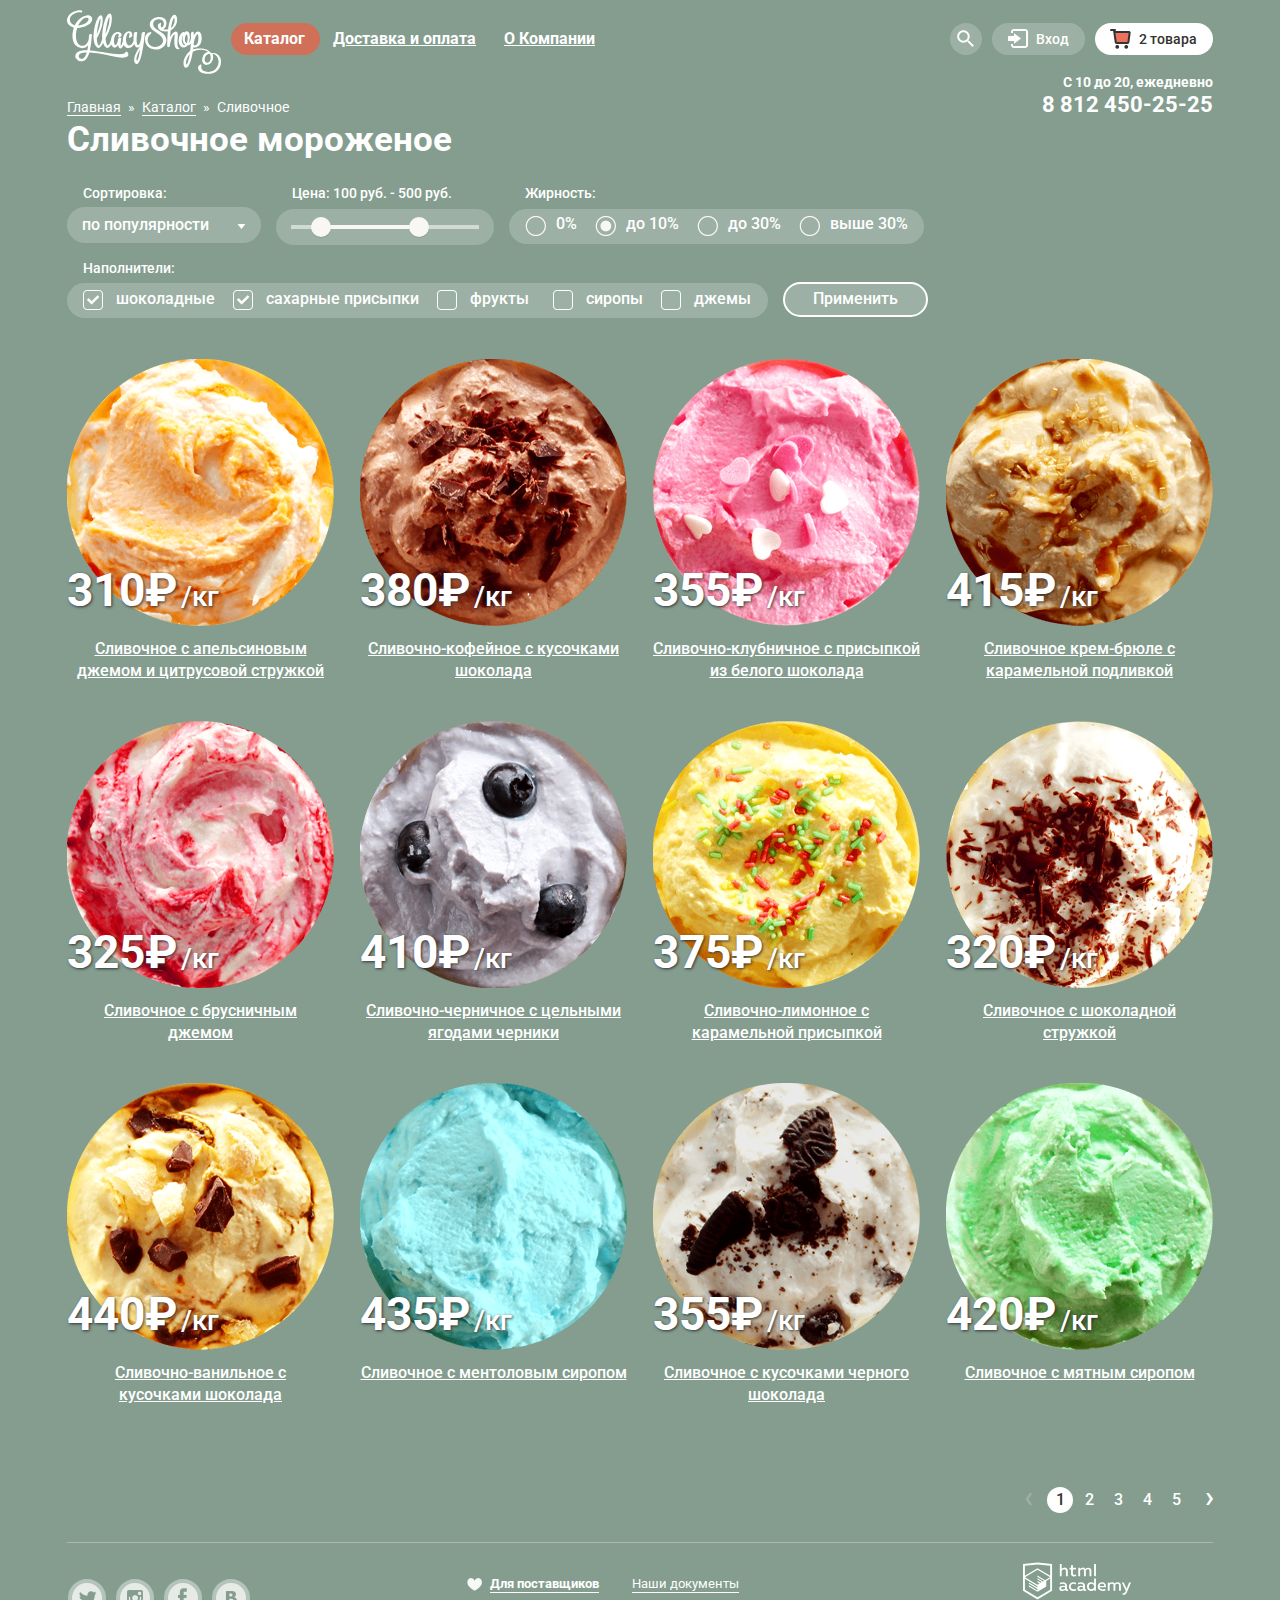
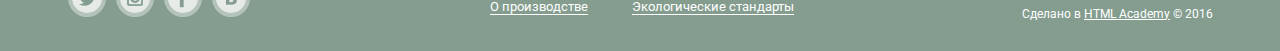
==== commit 9fe0e35a: "Проект подготовлен для финальной проверки" ====
--- a/catalog.html
+++ b/catalog.html
@@ -5,40 +5,40 @@
     <title>Магазин "Глейси"</title>
     <link href="https://fonts.googleapis.com/css?family=Roboto:400,500,700&subset=cyrillic" rel="stylesheet">
     <link href="css/normalize.css" rel="stylesheet">
-    <link href="css/style.css" rel="stylesheet">
+    <link href="css/style.min.css" rel="stylesheet">
   </head>
   <body>
     <header class="main-header">
       <div class="container clearfix">
-        <a class="index-logo" href="#">
+        <a class="index-logo" href="index.html">
           <img class="logo" src="img/icon-logo-shop.svg" width="154" height="64" alt="Логотип">
         </a>
         <nav class="main-navigation">
           <ul class="main-menu">
-            <li>
+            <li class="main-menu-section">
               <a class="main-menu-item current" href="#">Каталог</a>
                 <ul class="sub-menu">
                   <li>
                     <p>Новинки</p>
                   </li>
-                  <li class="sub-menu-item">
-                    <a href="#">Сливочное</a>
+                  <li class="opened">
+                    <a class="sub-menu-title" href="#">Сливочное</a>
                   </li>
                   <li class="sub-menu-item">
-                    <a href="#">Щербеты</a>
+                    <a class="sub-menu-title" href="#">Щербеты</a>
                   </li>
                   <li class="sub-menu-item">
-                    <a href="#">Фруктовый лед</a>
+                    <a class="sub-menu-title" href="#">Фруктовый лед</a>
                   </li>
                   <li class="sub-menu-item">
-                    <a href="#">Меролин</a>
+                    <a class="sub-menu-title" href="#">Меролин</a>
                   </li>
                 </ul>
               </li>
-              <li>
+              <li class="main-menu-section">
                 <a class="main-menu-item" href="#">Доставка и оплата</a>
               </li>
-              <li>
+              <li class="main-menu-section">
                 <a class="main-menu-item" href="#">О компании</a>
               </li>
             </ul>
@@ -47,9 +47,11 @@
           <div class="user-block-search">
             <a class="search" href="#"></a>
             <div class="form-search"> 
-              <form action="#" method="get">        
-                <input id="search" type="text" name="search" placeholder="Что ищем?" required>
-                <label for="search">Что ищем?</label>
+              <form action="#" method="get">
+                <div class="form-search-field">          
+                  <input id="search" type="text" name="search" required>
+                  <label for="search">Что ищем?</label>
+                </div>
               </form> 
             </div>
           </div>
@@ -57,10 +59,14 @@
             <a class="enter" href="#">Вход</a>
             <div class="form-enter">
             <form action="#" method="get">
-              <input id="mail" type="text" name="mail" placeholder="Электронная почта" required>
-              <label for="mail">Электронная почта</label>
-              <input id="password" type="text" name="password" placeholder="Пароль" required>
-              <label for="password">Пароль</label>
+              <div class="form-enter-field">
+                <input id="mail" type="text" name="mail" required>
+                <label for="mail">Электронная почта</label>
+              </div>
+              <div class="form-enter-field">
+                <input id="password" type="password" name="password" required>
+                <label for="password">Пароль</label>
+              </div>
               <a class="btn enter-btn" href="#">Войти</a>
             </form>
             <div class="enter-link">
@@ -106,7 +112,7 @@
         <div class="main-pathway">
           <ul class="breadcrumbs">
           <li>
-            <a class="breadcrumbs-item" href="#">Главная</a> 
+            <a class="breadcrumbs-item" href="index.html">Главная</a> 
           </li>
           <li>
             <a class="breadcrumbs-item" href="#">Каталог</a> 
@@ -115,7 +121,7 @@
             Сливочное  
           </li>
         </ul>
-        <h2>Сливочное мороженое</h2>
+        <h2 class="catalog-main-title">Сливочное мороженое</h2>
         </div>
       </div>
       <form class="filter clearfix" action="#" method="get">
--- a/css/style.min.css
+++ b/css/style.min.css
@@ -0,0 +1 @@
+.clearfix::after,.full:before,.site-wrapper:after,.site-wrapper:before{content:""}.user-block a,body{font-family:Roboto,Arial,sans-serif}.btn,.slide-btn{text-shadow:0 2px 5px rgba(160,32,11,.76)}body{margin:0;padding:0;font-size:18px;line-height:1.2;color:#fff;font-weight:700;background-color:#849d8f}body>input[type=radio]{display:none}.clearfix::after{display:table;clear:both}.main-header{width:1200px;margin:0 auto}.container{width:1146px;margin:0 auto;padding:0 27px}.index-logo{float:left;width:154px;height:64px;margin-top:10px;margin-right:10px}.main-navigation{float:left;width:550px;min-height:74px;font-size:0}.main-menu,.sub-menu{margin:0;padding:0;list-style:none}.main-menu{padding-top:23px}.main-menu .sub-menu{position:absolute;display:none;top:37px;left:-6px;width:143px;border-radius:5px;background-color:#f8f7f4;box-shadow:-moz-0 20px 20px 0 rgba(0,0,0,.4);box-shadow:-webkit-0 20px 20px 0 rgba(0,0,0,.4);box-shadow:0 20px 20px 0 rgba(0,0,0,.4)}.main-menu-section{position:relative;display:inline-block;vertical-align:top;font-size:16px;line-height:18px}.main-menu-section:last-child{text-transform:capitalize}.main-menu-item{display:block;margin-bottom:5px;padding:7px 15px 7px 13px;color:#fff}.sub-menu a,.sub-menu p{display:inline-block;position:relative;vertical-align:top;padding:0;margin:0;font-size:14px;line-height:16px;text-decoration:none;color:#323232}.opened,.opened .sub-menu-title{color:#fff}.sub-menu p{min-width:117px;padding:10px 0 12px 14px;margin:0 6px;font-weight:700;border-bottom:1px solid #d1d0ce}.opened,.sub-menu-item{padding:6px 0;font-weight:400}.sub-menu a{padding-left:20px}.sub-menu-item:last-child{padding-bottom:13px;border-radius:0 0 5px 5px}.sub-menu-item:hover{width:100%;background-color:#fbded7}.sub-menu-item:active{width:100%;background-color:#f6b5a5}.opened{background-color:#d07058}.main-menu-item:active,.main-menu-section:hover .main-menu-item{padding:7px 15px 7px 13px;border-radius:30px;text-decoration:none;background-color:#fff;color:#333}.main-menu-item:active{box-shadow:-moz-inset 0 2px 2px 0 #696969;box-shadow:-webkit-inset 0 2px 2px 0 #696969;box-shadow:inset 0 2px 2px 0 #696969}.form-enter,.form-search{box-shadow:-moz-0 20px 20px 0 rgba(0,0,0,.4);box-shadow:-webkit-0 20px 20px 0 rgba(0,0,0,.4)}.main-menu .current{position:relative;padding:7px 15px 7px 13px;border-radius:30px;text-decoration:none;background-color:#d07058}.main-menu-section:hover .sub-menu{display:block;z-index:10}.user-block{position:relative;float:right;width:400px;text-align:right;padding-top:23px;font-size:0}.user-block-search{display:inline-block;vertical-align:top;position:relative}.form-search{position:absolute;display:none;width:340px;min-height:75px;background-color:#f8f7f4;border-radius:5px;top:37px;right:0;box-shadow:0 20px 20px 0 rgba(0,0,0,.4)}.form-search-field{position:relative;margin:20px 15px}.form-search input{position:relative;display:block;width:310px;height:44px;padding:0 14px;font-size:14px;line-height:24px;font-weight:400;border:1px solid #c7c6c5;border-radius:5px;outline:0;color:#999;box-sizing:border-box}.content-mail label,.form-enter label,.form-search label,.modal-content label{position:absolute;top:10px;left:15px;font-size:14px;line-height:24px;font-weight:400;color:#999}input[type=text]:hover,input[type=password]:hover,textarea:hover{padding:0 13px;border:2px solid #c7c6c5;box-sizing:border-box}input[type=text]:focus,input[type=password]:focus,textarea:focus{padding:0 13px;border:2px solid #5b9ddf;box-sizing:border-box}input[type=text]:focus+label,input[type=password]:focus+label,textarea:focus+label{top:-15px;font-size:11px;line-height:13px;font-weight:400;color:#5b9ddf}input[type=text]:valid+label,input[type=password]:valid+label,textarea:valid+label{top:-15px;font-size:11px;line-height:13px;font-weight:400;color:#999}.form-cart,.form-enter{top:37px;right:0;z-index:50}.user-block a{display:inline-block;position:relative;margin-left:10px;vertical-align:top;font-weight:500;font-size:14px;line-height:16px;color:#fff;text-decoration:none;border:none;outline:0;cursor:pointer;margin-bottom:5px}.search{width:32px;height:32px;border-radius:50%;background:url(../img/sprite.png) center no-repeat rgba(255,255,255,.2);background-position:-3px -1038px}.user-block-search:hover .search{background:url(../img/sprite.png) -3px -1075px no-repeat #fff;color:#323232}.user-block-search:hover .form-search{display:block}.enter{position:relative;padding:8px 16px 8px 44px;border-radius:32px;background:url(../img/sprite.png) center no-repeat rgba(255,255,255,.2);background-position:6px -344px}.form-enter,.form-enter input{width:250px;border-radius:5px}.user-block-enter{position:relative;display:inline-block;vertical-align:top}.form-enter{position:absolute;display:none;padding:20px 14px;background-color:#f8f7f4;box-shadow:0 20px 20px 0 rgba(0,0,0,.4)}.cart,.form-enter .enter-btn,.form-enter input,.form-enter-field,.user-block-cart{position:relative}.form-enter input{height:44px;padding:0 14px;margin-bottom:20px;color:#999;border:1px solid #c7c6c5;outline:0;font-size:14px;line-height:24px;font-weight:400;box-sizing:border-box}.form-enter .enter-btn{float:left;margin:0;padding:10px 25px;font-size:18px;line-height:24px;font-weight:700}.cart-item,.enter-link a{font-size:13px;font-weight:400}.form-enter .enter-link{position:relative;float:right;text-align:left;width:120px;min-height:44px}.enter-link a{margin-left:0;margin-bottom:0;line-height:24px;color:#323232;text-decoration:underline}.breadcrumbs-item,.btn,.filter-btn,.footer-about-us a,.main-contacts-phone,.pagination a,.slide-btn{text-decoration:none}.enter-link a:active,.enter-link a:hover{color:#ffbc9e}.cart-item,.empty:hover,.user-block .full{color:#323232}.user-block-enter:hover .enter{background:url(../img/sprite.png) 6px -383px no-repeat #fff;color:#323232}.user-block-enter:hover .form-enter{display:block}.user-block-cart{display:inline-block;vertical-align:top}.cart{padding:8px 34px 8px 45px;border-radius:32px;background:url(../img/sprite.png) center no-repeat rgba(255,255,255,.2);background-position:7px -3px}.empty:hover{background:url(../img/sprite.png) 6px -43px no-repeat #fff}.form-cart .cart-title{padding-top:15px}.form-cart{position:absolute;display:none;width:510px;padding:10px 15px;min-height:222px;border-radius:5px;background-color:#f8f7f4;box-shadow:-moz-0 20px 20px 0 rgba(0,0,0,.4);box-shadow:-webkit-0 20px 20px 0 rgba(0,0,0,.4);box-shadow:0 20px 20px 0 rgba(0,0,0,.4)}.cart-img1,.cart-img2{width:33px;height:34px}.user-block-cart:hover .form-cart{display:block}.form-cart table{border-bottom:1px solid #cacac7}td{padding:0}.cart-item-title{position:relative;padding-top:0;padding-right:30px}.cart-item p{margin:0}.cart-item{line-height:16px;border-collapse:collapse;border:none;text-align:left}.cart-img1{background:url(../img/sprite.png) -10px -513px no-repeat #f8f7f4}.cart-img2{background:url(../img/sprite.png) -10px -565px no-repeat #f8f7f4}.form-cart .row{padding-bottom:15px}.form-cart span{color:#a7a7a7}.form-cart-total{position:relative;text-align:right;width:100%;float:right;font-size:15px;line-height:18px;font-weight:700;color:#333}.form-cart .cart-btn{float:right;font-size:18px;line-height:24px;font-weight:700;padding:10px 15px}.full{position:relative;padding:8px 16px 8px 44px;border-radius:32px;background:url(../img/sprite.png) 9px -81px no-repeat #fff}.full:before{position:absolute;top:6px;left:15px;width:21px;height:20px;background:url(../img/sprite.png) -10px -50px no-repeat}.main-contacts{float:right;min-width:170px;min-height:40px;text-align:right}.map-contacts-btn,.product-title,.slider{text-align:center}.main-contacts-worktime{margin:0 0 3px;font-size:14px;line-height:16px;font-weight:700}.main-contacts-phone{margin:0;font-size:22px;line-height:24px;font-weight:700}.site-wrapper{min-width:1200px;background-repeat:no-repeat;background-position:top center}.site-wrapper:after,.site-wrapper:before{visibility:hidden;background-image:url(../img/slide-2.png)}.content-wrapper{width:1200px;margin:0 auto;padding:0}.slider{position:relative;padding-top:270px;margin-bottom:40px;color:#fff}.slide{display:none}.slide-btn,.slider-controls label{display:inline-block;vertical-align:top}.slide-title{width:700px;margin:4px auto 30px;font-weight:800;font-size:60px;line-height:60px}.slide-btn{padding:12px 43px;font-weight:600;font-size:31px;line-height:41px;color:#fff;background:#f26843;background:-moz-linear-gradient(top,#f26843 0,#e74a35 100%);background:-webkit-linear-gradient(top,#f26843 0,#e74a35 100%);background:linear-gradient(to bottom,#f26843 0,#e74a35 100%);border-radius:100px;box-shadow:-moz-0 2px 2px rgba(172,16,0,.64);box-shadow:-webkit-0 2px 2px rgba(172,16,0,.64);box-shadow:0 2px 2px rgba(172,16,0,.64)}.slide-btn:hover{background:-moz-linear-gradient(top,#f58669 0,#ec6f5e 100%);background:-webkit-linear-gradient(top,#f58669 0,#ec6f5e 100%);background:linear-gradient(to bottom,#f58669 0,#ec6f5e 100%);box-shadow:-moz-0 2px 2px rgba(172,16,0,1);box-shadow:-webkit-0 2px 2px rgba(172,16,0,1);box-shadow:0 2px 2px rgba(172,16,0,1)}.slide-btn:active{background:-moz-linear-gradient(top,#d84732 0,#e1613e 100%);background:-webkit-linear-gradient(top,#d84732 0,#e1613e 100%);background:linear-gradient(to bottom,#d84732 0,#e1613e 100%);box-shadow:-moz-inset 0 2px 2px rgba(172,16,0,1);box-shadow:-webkit-inset 0 2px 2px rgba(172,16,0,1);box-shadow:inset 0 2px 2px rgba(172,16,0,1)}.slider-controls{position:absolute;bottom:22px;left:0;z-index:20;font-size:0}.slider-controls label{width:17px;height:17px;margin-right:8px;background-color:transparent;border:2px solid #fff;border-radius:50%;cursor:pointer}#btn-1:checked~.site-wrapper #slide1,#btn-2:checked~.site-wrapper #slide2,#btn-3:checked~.site-wrapper #slide3{display:block}.btn,.product{display:inline-block;vertical-align:top}#btn-1:checked~.site-wrapper{background-color:#849d8f;background-image:url(../img/slide-1.png)}#btn-1:checked~.main-footer{background-color:#849d8f}#btn-2:checked~.site-wrapper{background-color:#8996a6;background-image:url(../img/slide-2.png)}#btn-2:checked~.main-footer{background-color:#8996a6}#btn-3:checked~.site-wrapper{background-color:#9d8b84;background-image:url(../img/slide-3.png)}#btn-3:checked~.main-footer{background-color:#9d8b84}#btn-1:checked~.site-wrapper label[for=btn-1],#btn-2:checked~.site-wrapper label[for=btn-2],#btn-3:checked~.site-wrapper label[for=btn-3]{background-color:#fff}.slider-controls label:hover{background-color:#b2c1b7}.special-offer{margin-bottom:40px}.information{float:left;width:520px;padding-left:20px;padding-right:20px;min-height:22px;margin-right:26px;border-radius:15px}.information:nth-child(2n){margin-right:0}.offer-raspberries{background:url(../img/bg-raspberry.jpg) 50% 0 no-repeat #c24f70;background-size:cover}.offer-chocolate{background:url(../img/bg-chocolate.jpg) 50% 0 no-repeat #774f3a;background-size:cover}.offer-title{margin:0 0 15px;padding-top:17px;font-size:35px;line-height:41px;font-weight:700;color:#fff}.btn,.offer-describe{font-size:18px;color:#fff}.offer-describe{margin:0 0 45px;line-height:22px;font-weight:700}.btn,.product-btn{line-height:24px;font-weight:700}.btn{padding:10px 22px 11px;background:#f26843;background:-moz-linear-gradient(top,#f26843 0,#e74a35 100%);background:-webkit-linear-gradient(top,#f26843 0,#e74a35 100%);background:linear-gradient(to bottom,#f26843 0,#e74a35 100%);border-radius:50px;box-shadow:-moz-0 2px 2px rgba(172,16,0,.64);box-shadow:-webkit-0 2px 2px rgba(172,16,0,.64);box-shadow:0 2px 2px rgba(172,16,0,.64);background-color:#000;border:none;outline:0;cursor:pointer}.price,.price-per-kg{text-shadow:1px 1px 3px #313235;font-family:Roboto,Arial,sans-serif}.btn:hover{background:-moz-linear-gradient(top,#f58669 0,#ec6f5e 100%);background:-webkit-linear-gradient(top,#f58669 0,#ec6f5e 100%);background:linear-gradient(to bottom,#f58669 0,#ec6f5e 100%);box-shadow:-moz-0 2px 2px rgba(172,16,0,1);box-shadow:-webkit-0 2px 2px rgba(172,16,0,1);box-shadow:0 2px 2px rgba(172,16,0,1)}.btn:active{background:-moz-linear-gradient(top,#d84732 0,#e1613e 100%);background:-webkit-linear-gradient(top,#d84732 0,#e1613e 100%);background:linear-gradient(to bottom,#d84732 0,#e1613e 100%);box-shadow:-moz-inset 0 2px 2px rgba(172,16,0,1);box-shadow:-webkit-inset 0 2px 2px rgba(172,16,0,1);box-shadow:inset 0 2px 2px rgba(172,16,0,1)}.offer-get{float:right;margin-bottom:24px}.offer-btn{padding:9px 23px 12px 22px}.products-hit{font-size:0}.product-kind{min-height:1086px;font-size:0;margin-bottom:42px}.product{position:relative;width:267px;min-height:327px;margin-right:26px;margin-bottom:35px;font-size:16px}.product:hover .product-hidden{position:relative;z-index:30;border-radius:5px;background-color:rgba(255,255,255,.3);box-shadow:-moz-0 20px 20px 0 rgba(0,0,0,.4);box-shadow:-webkit-0 20px 20px 0 rgba(0,0,0,.4);box-shadow:0 20px 20px 0 rgba(0,0,0,.4);margin:-7px -13px -72px;padding:7px 13px 72px}.hit:before,.product-view{position:absolute;z-index:50}.product:hover .product-view{display:block}.product-view{display:none;bottom:0;left:0;width:293px;min-height:70px;border-radius:5px}.breadcrumbs li,.content-mail-field,.features-item,.filter-criterion,.footer-about-us a,.map-contacts span,.social-btn,.social-btn a{display:inline-block;vertical-align:top}.product-btn{position:absolute;top:4px;left:45px;font-size:18px;color:#fefefe;padding:10px 17px;border:50px}.about-us-prod:before,.hit:before{content:"";left:0}.blog,.features,.mail{border-radius:15px}.hit:before{top:0;width:61px;height:61px;background:url(../img/hit.png) no-repeat}.product:nth-child(4n){margin-right:0}.product-main-info{position:relative;height:267px;margin-bottom:12px}.product-price{position:absolute;width:267px;min-height:45px;bottom:8px;z-index:20}.price{font-size:46px;font-weight:700;color:#fff}.price-per-kg{font-size:28px;font-weight:500;color:#fff}.product-title{position:relative;margin-bottom:3px}.product-title a{font-size:16px;line-height:22px;font-weight:500;color:#fff}.product-title a:active,.product-title a:hover{color:#e84d37;text-decoration:none}.features{min-height:282px;padding-bottom:23px;margin-bottom:40px;font-size:0;background:url(../img/pattern-wafer.jpg) #ede1c5}.features-title{margin:0;padding:24px 20px 9px;font-size:24px;line-height:30px;font-weight:500;font-family:Roboto,Arial,sans-serif;color:#323232}.blog-new,.features-item{font-size:16px;line-height:22px;color:#323232}.features-description{padding:0 20px}.features-item{position:relative;width:483px;min-height:75px;margin:0 26px 0 0;padding-left:57px;font-weight:400;font-family:Roboto,Arial,sans-serif}.delivery::before,.ingredient::before,.quality::before,.technology::before{content:"";position:absolute;top:0;left:0;width:50px;height:50px}.ingredient,.technology{padding-top:12px}.delivery,.quality{padding-top:13px}.technology::before{background:url(../img/sprite.png) -10px -619px no-repeat}.ingredient::before{background:url(../img/sprite.png) -10px -281px no-repeat}.quality::before{background:url(../img/sprite.png) -10px -740px no-repeat}.delivery::before{background:url(../img/sprite.png) -10px -1169px no-repeat}.features-item:nth-child(2n){margin-right:0}.communication{margin-bottom:40px}.blog{float:left;width:520px;padding:0 20px 20px;margin-right:26px;min-height:200px;background:url(../img/bg-strawberry.jpg) 50% 0 no-repeat #fff;background-size:cover}.blog-new{margin-top:23px;margin-bottom:5px;font-weight:500}.blog-news{width:285px}.blog-news a{font-size:24px;line-height:30px;font-weight:700;color:#323232}.content-mail input,.delivery-mail{font-size:16px;font-family:Roboto,Arial,sans-serif}.blog-news a:active,.blog-news a:hover{color:#e84d37}.mail{background:-moz-repeating-linear-gradient(-45deg,#f8f7f4,#f8f7f4 10px,#92cdff 10px,#92cdff 20px,#f8f7f4 20px,#f8f7f4 30px,#fe9e90 30px,#fe9e90 40px);background:-webkit-repeating-linear-gradient(-45deg,#f8f7f4,#f8f7f4 10px,#92cdff 10px,#92cdff 20px,#f8f7f4 20px,#f8f7f4 30px,#fe9e90 30px,#fe9e90 40px);background:repeating-linear-gradient(-45deg,#f8f7f4,#f8f7f4 10px,#92cdff 10px,#92cdff 20px,#f8f7f4 20px,#f8f7f4 30px,#fe9e90 30px,#fe9e90 40px);float:left;width:560px;min-height:220px}.content-mail{position:relative;margin:5px;width:510px;min-height:175px;padding-left:20px;padding-right:20px;padding-bottom:35px;border-radius:10px;background-color:#f8f7f4}.content-mail-field{position:relative}.content-mail input{width:370px;height:44px;padding:0 14px;line-height:24px;font-weight:400;color:#999;background-color:#fff;border:1px solid #d3d3d2;border-radius:5px;outline:0;box-sizing:border-box}.btn-mail{float:right;padding:10px 18px}.delivery-mail{margin:0 0 35px;padding-top:29px;font-weight:400;line-height:22px;color:#5a5a5a}.map{min-width:1200px;min-height:430px;font-size:0}iframe{width:100%;height:430px;border:0}.map-container{position:relative;width:1146px;margin:0 auto;padding:0 27px}.map-contacts{position:absolute;right:27px;top:-367px;width:252px;min-height:245px;padding:30px 25px;border-radius:15px;background-color:#fefefe}.map-contacts p{font-size:14px;line-height:20px;font-weight:400;color:#323232}.map-contacts span{margin:3px 0;font-size:18px;line-height:24px;font-weight:700;color:#323232}.map-contacts-addres{margin:0 0 14px}.map-contacts-phone{margin:0 0 23px}.btn-map{padding:10px 26px 11px}.main-footer{margin:0 auto;padding-top:19px;padding-bottom:25px}.footer-social{float:left;width:200px;min-height:60px;margin-right:200px;font-size:0}.social-btn{width:40px;height:40px;margin-top:16px;margin-right:8px}.social-btn a{width:30px;height:30px;margin-top:1px;margin-left:1px;border:4px solid #c2cec7;border-radius:50%}.social-btn-tw{opacity:.8;background:url(../img/sprite.png) -11px -1239px no-repeat}.social-btn-inst{opacity:.8;background:url(../img/sprite.png) -11px -689px no-repeat}.social-btn-fb{opacity:.8;background:url(../img/sprite.png) -11px -429px no-repeat}.social-btn-vk{opacity:.8;background:url(../img/sprite.png) -11px -1291px no-repeat}.social-btn a:hover{margin:0;opacity:1;border:5px solid #dbe3de}.social-btn a:active{margin:0;opacity:.8;border:5px solid #d9e1dd;box-shadow:-moz-inset 0 2px 2px 0 #888;box-shadow:-webkit-inset 0 2px 2px 0 #888;box-shadow:inset 0 2px 2px 0 #888}.footer-about-us{float:left;min-width:400px;min-height:50px;padding-top:14px;font-size:0}.about-us-prod{position:relative;float:left;width:112px;min-height:50px;padding-left:23px;margin-right:30px}.about-us-prod:before{position:absolute;top:0;width:20px;height:20px;background:url(../img/sprite.png) -10px -478px no-repeat}.about-us-doc{float:left;width:235px;min-height:40px}.footer-about-us a{font-size:13px;font-weight:400;color:#fff;border-bottom:1px solid #fff}.footer-about-us a:nth-child(2n){margin-top:6px}.footer-about-us a:active,.footer-about-us a:hover{color:#ffbc9e;border-color:#ffbc9e}.about-us-prod a:first-child{font-weight:700}.footer-copyright{float:right;width:191px;min-height:45px}.footer-copyright img{margin-left:1px}.footer-copyright a,.footer-copyright p{margin:0;font-size:12px;line-height:18px;font-weight:400;color:#fff}.footer-copyright a:active,.footer-copyright a:hover{color:#ffbc9e}.catalog-main-title{margin:0;font-size:35px;line-height:41px;font-weight:700}.main-information{min-height:80px;margin-bottom:25px}.main-pathway{float:left;width:600px;font-size:0;padding-top:25px;text-align:left}.main-pathway ul{margin:0;padding:0;list-style:none}.breadcrumbs li{margin:0;padding:0;min-height:20px}.breadcrumbs li,.breadcrumbs-item{font-size:14px;line-height:16px;font-weight:400;color:#fff}.breadcrumbs-item{position:relative;margin-right:21px}.breadcrumbs-item:after{content:"»";text-align:center;position:absolute;width:21px;height:16px}.breadcrumbs-item:before{content:"";position:absolute;top:16px;width:100%;height:1px;background-color:#fff}.breadcrumbs-item:active,.breadcrumbs-item:hover{color:#ffbc9e}.breadcrumbs-item:hover:before{background-color:#ffbc9e}.breadcrumbs-item:hover:after{color:#fff}.filter{min-height:130px;font-size:0;margin-bottom:41px}.filter-criterion{min-height:37px;margin-right:15px;margin-bottom:15px;font-size:14px}.filter-criterion:nth-child(1n+4){margin-bottom:0}.filter-criterion fieldset{margin:0;padding:0;border:none}.filter-criterion legend{margin-left:16px;font-size:14px;line-height:16px;font-weight:500;color:#fff}.filter-btn,.filter-sorting select{font-size:16px;line-height:18px;font-weight:500}.filter-sorting{width:194px;height:36px;margin-top:6px;border-radius:36px;overflow:hidden;background:url(../img/sprite.png) no-repeat rgba(255,255,255,.2);background-position:160px -1102px}.filter-sorting select{width:215px;height:36px;background:0 0;background:rgba(0,0,0,0);-webkit-appearance:none;border:none;outline:0;color:#fff;padding-left:15px}.filter-sorting:hover{background:url(../img/sprite.png) 160px -1127px no-repeat #fff;color:#323232}.filter-sorting select:hover{color:#323232}.filter-criterion .range{position:relative;padding:16px 15px;margin-top:8px;border-radius:36px;background-color:rgba(255,255,255,.2);cursor:pointer}.range .range-stripe{position:relative;z-index:1;width:188px;height:4px;background-color:#d1dad3}.range .range-stripe-shaded{position:absolute;top:16px;left:35px;width:110px;height:4px;z-index:10;background-color:#f8f7f4}.range .range-toggle{position:absolute;top:8px;width:20px;height:20px;border-radius:50%;z-index:20;box-shadow:-moz-0 1px 1px 0 rgba(0,0,0,.1);box-shadow:-webkit-0 1px 1px 0 rgba(0,0,0,.1);box-shadow:0 1px 1px 0 rgba(0,0,0,.1);background-color:#f8f7f4}.filter-fat,.filter-filler{border-radius:36px;background-color:rgba(255,255,255,.2)}.range .first{left:35px}.range .second{right:65px}.range .first:hover{top:6px;left:33px;width:24px;height:24px}.range .second:hover{top:6px;right:63px;width:24px;height:24px}.filter-fat{padding:6px 1px 8px 16px;margin-top:8px}.filter-filler{padding:7px 2px 8px 16px;margin-top:7px}input[type=checkbox],input[type=radio]{display:none;margin:0;padding:0}input[type=checkbox]+label:nth-child(6){margin-right:21px}input[type=checkbox]+label,input[type=radio]+label{margin-right:15px;font-size:16px;line-height:18px;font-weight:500;color:#fff;vertical-align:bottom;cursor:pointer}input[type=radio]+label::before{content:"";display:inline-block;vertical-align:top;height:21px;width:21px;margin-right:10px;background:url(../img/sprite.png) -10px -877px no-repeat}input[type=radio]+label:hover::before{background:url(../img/sprite.png) -10px -919px no-repeat}input[type=radio]:checked+label::before,input[type=radio]:checked:disabled+label::before{background:url(../img/sprite.png) -10px -961px no-repeat}input[type=radio]:checked+label:hover::before{background:url(../img/sprite.png) -10px -1003px no-repeat}input[type=radio]:disabled+label:hover::before{opacity:.4;background:url(../img/sprite.png) -10px -919px no-repeat}input[type=radio]:checked:disabled+label:hover::before{opacity:.4;background:url(../img/sprite.png) -10px -1003px no-repeat}input[type=checkbox]+label::before{content:"";display:inline-block;vertical-align:top;height:20px;width:20px;margin-right:13px;background:url(../img/sprite.png) -10px -121px no-repeat}input[type=checkbox]+label:hover::before{background:url(../img/sprite.png) -10px -161px no-repeat}input[type=checkbox]:checked+label::before{background:url(../img/sprite.png) -10px -201px no-repeat}input[type=checkbox]:checked+label:hover::before{background:url(../img/sprite.png) -10px -241px no-repeat}input[type=radio]:disabled+label::before{opacity:.4;background:url(../img/sprite.png) -10px -121px no-repeat}input[type=checkbox]:disabled+label:hover::before{opacity:.4;background:url(../img/sprite.png) -10px -161px no-repeat}input[type=checkbox]:checked:disabled+label::before{opacity:.4;background:url(../img/sprite.png) -10px -201px no-repeat}input[type=checkbox]:checked:disabled+label:hover::before{opacity:.4;background:url(../img/sprite.png) -10px -241px no-repeat}.filter-btn{margin-top:22px;padding:6px 28px 7px;background-color:rgba(255,255,255,.2);border:2px solid #fff;border-radius:36px;color:#fff;outline:0;cursor:pointer}.filter-btn:active,.filter-btn:hover{padding:9px 30px;border:none;color:#323232}.filter-btn:hover{background-color:#fff}.filter-btn:active{background-color:#eaeaea;box-shadow:-moz-inset 0 1px 0 1px #696969;box-shadow:-webkit-inset 0 1px 0 1px #696969;box-shadow:inset 0 1px 0 1px #696969}.pagination{min-height:55px;text-align:right;font-size:0;border-bottom:1px solid rgba(255,255,255,.3)}.pagination a{display:inline-block;vertical-align:top;text-align:center;width:26px;height:26px;margin-left:3px;font-size:16px;line-height:26px;font-weight:500;color:#fff}.pagination .selected,.pagination a:hover{border-radius:50%;background-color:#fff;color:#323232}.pagination a:active{border-radius:50%;background-color:rgba(255,255,255,.2);color:#fff}.pagination .narrow-next,.pagination .narrow-prev{font-size:30px;line-height:20px}.pagination .narrow-next{margin-right:-9px;margin-left:7px}.pagination .narrow-prev{margin-right:3px}.pagination .disabled{color:rgba(255,255,255,.2)}@keyframes bounce{0%{transform:-moz-translateY(-2000px);transform:-webkit-translateY(-2000px);transform:translateY(-2000px)}70%{transform:-moz-translateY(30px);transform:-webkit-translateY(30px);transform:translateY(30px)}90%{transform:-moz-translateY(-10px);transform:-webkit-translateY(-10px);transform:translateY(-10px)}100%{transform:-moz-translateY(0);transform:-webkit-translateY(0);transform:translateY(0)}}@keyframes shake{0%,100%{transform:-moz-translateX(0);transform:-webkit-translateX(0);transform:translateX(0)}10%,30%,50%,70%,90%{transform:-moz-translateX(-10px);transform:-webkit-translateX(-10px);transform:translateX(-10px)}20%,40%,60%,80%{transform:-moz-translateX(10px);transform:-webkit-translateX(10px);transform:translateX(10px)}}.modal-fixed-overlay{position:fixed;overflow:auto;display:none;z-index:100;left:0;top:0;width:100%;height:100%;background-color:rgba(0,0,0,.3)}.modal-content{position:absolute;display:inline-block;vertical-align:top;top:50%;left:50%;width:428px;min-height:442px;padding:0 25px;margin-left:-239px;margin-top:-221px;background-color:#f8f7f4;border-radius:10px;animation:-moz-bounce .6s;animation:-webkit-bounce .6s;animation:bounce .6s}.modal-content-show{display:block}.modal-content-close,.modal-title{display:inline-block;vertical-align:top}.modal-error{animation:-moz-shake .6s;animation:-webkit-shake .6s;animation:shake .6s}.modal-content-title{position:relative}.modal-title{float:left;font-size:24px;line-height:28px;font-weight:500;color:#323232;margin:20px 0 23px}.modal-content-close{position:absolute;top:15px;right:0;width:21px;height:21px;font-size:0;background-color:transparent;border:0;outline:0;cursor:pointer}.modal-content input,.modal-text-field{outline:0;padding:0 14px;margin-bottom:20px;font-size:16px;font-weight:400;color:#999;box-sizing:border-box;line-height:24px}.modal-content-close::after,.modal-content-close::before{content:"";position:absolute;width:21px;height:2px;background-color:#000;border-radius:1px}.modal-btn,.modal-comment,.modal-field,.modal-text-field{position:relative}.modal-content-close::before{transform:-moz-rotate(45deg);transform:-webkit-rotate(45deg);transform:rotate(45deg)}.modal-content-close::after{transform:-moz-rotate(-45deg);transform:-webkit-rotate(-45deg);transform:rotate(-45deg)}.modal-content input{position:relative;display:block;width:267px;height:44px;border:1px solid #c7c6c5;border-radius:5px}.modal-text-field{overflow:auto;resize:none;width:428px;min-height:135px;border:1px solid #c7c6c5;border-radius:5px}.modal-btn{float:right;margin-bottom:25px;padding:10px 24px;font-size:18px;line-height:24px;font-weight:700}.sprite{background-image:url(spritesheet.png);background-repeat:no-repeat;display:block}.sprite-icon-cart{width:21px;height:20px;background-position:-10px -10px}.sprite-icon-cart-black{width:21px;height:20px;background-position:-10px -50px}.sprite-icon-cart-full{width:16px;height:11px;background-position:-10px -90px}.sprite-icon-checkbox1{width:20px;height:20px;background-position:-10px -121px}.sprite-icon-checkbox2{width:20px;height:20px;background-position:-10px -161px}.sprite-icon-checkbox3{width:20px;height:20px;background-position:-10px -201px}.sprite-icon-checkbox4{width:20px;height:20px;background-position:-10px -241px}.sprite-icon-cow{width:48px;height:49px;background-position:-10px -281px}.sprite-icon-enter{width:21px;height:19px;background-position:-10px -350px}.sprite-icon-enter-black{width:21px;height:19px;background-position:-10px -389px}.sprite-icon-fb{width:32px;height:32px;background-position:-10px -428px}.sprite-icon-heart{width:15px;height:13px;background-position:-10px -480px}.sprite-icon-ice-1{width:33px;height:33px;background-position:-10px -513px}.sprite-icon-ice-2{width:33px;height:33px;background-position:-10px -566px}.sprite-icon-ice-cream{width:49px;height:49px;background-position:-10px -619px}.sprite-icon-inst{width:32px;height:32px;background-position:-10px -688px}.sprite-icon-leaf{width:49px;height:49px;background-position:-10px -740px}.sprite-icon-next{width:9px;height:14px;background-position:-10px -809px}.sprite-icon-prev{width:9px;height:14px;background-position:-10px -843px}.sprite-icon-radio1{width:21px;height:22px;background-position:-10px -877px}.sprite-icon-radio2{width:21px;height:22px;background-position:-10px -919px}.sprite-icon-radio3{width:21px;height:22px;background-position:-10px -961px}.sprite-icon-radio4{width:21px;height:22px;background-position:-10px -1003px}.sprite-icon-search{width:17px;height:17px;background-position:-10px -1045px}.sprite-icon-search-black{width:17px;height:17px;background-position:-10px -1082px}.sprite-icon-select-narrow{width:9px;height:5px;background-position:-10px -1119px}.sprite-icon-select-narrow-black{width:9px;height:5px;background-position:-10px -1144px}.sprite-icon-thermometer{width:48px;height:49px;background-position:-10px -1169px}.sprite-icon-tw{width:33px;height:32px;background-position:-10px -1238px}.sprite-icon-vk{width:32px;height:32px;background-position:-10px -1290px}